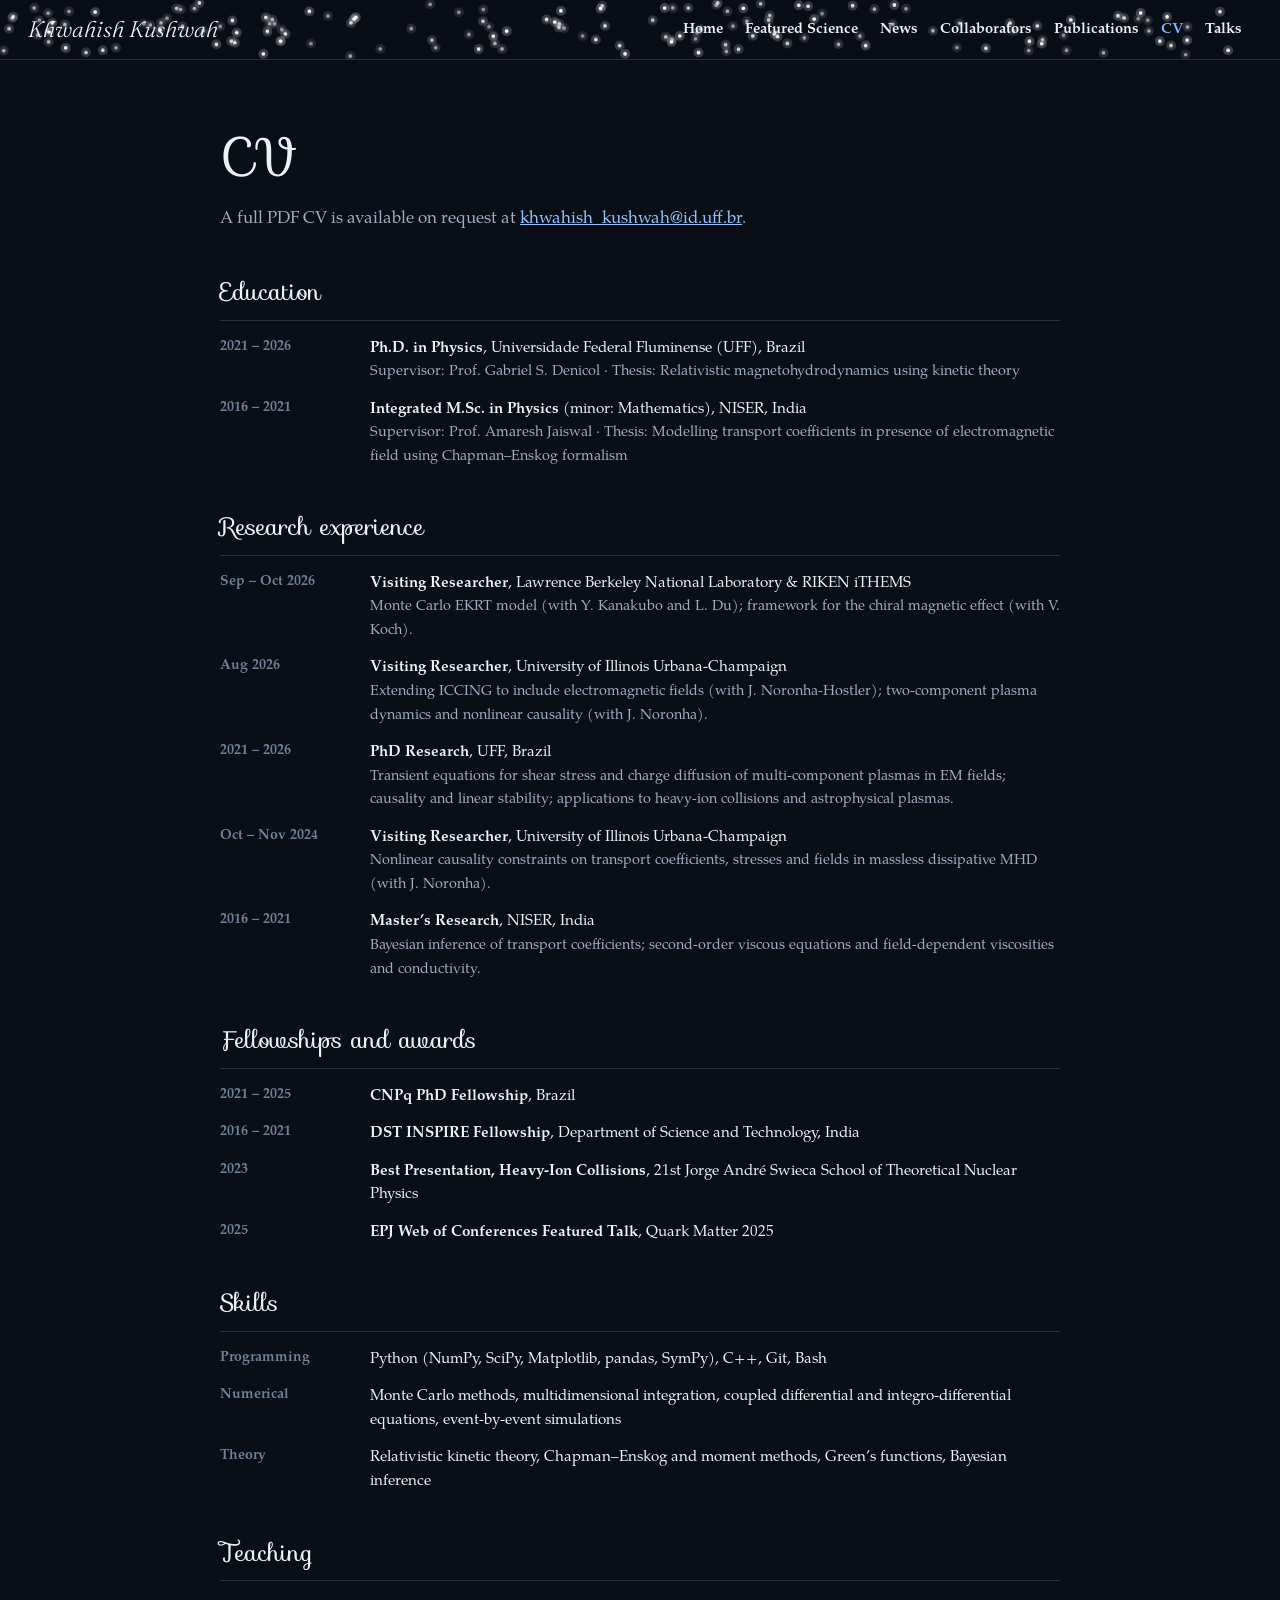
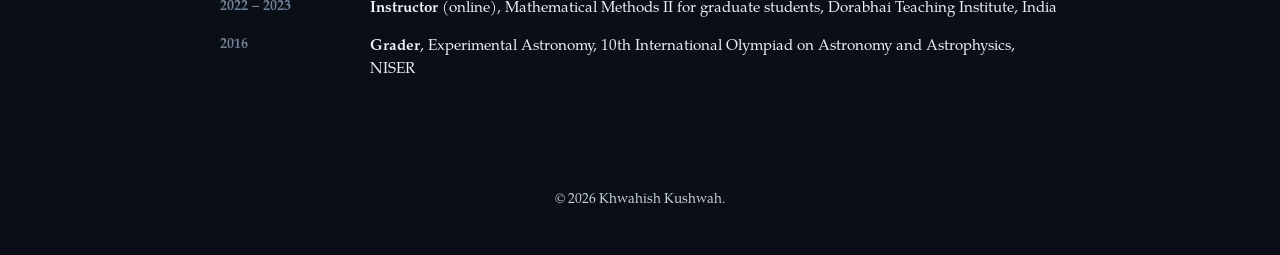
==== cv.html @ 551f696d "Supervisors with Prof. title" ====
<!DOCTYPE html>
<html lang="en">
<head>
  <meta charset="UTF-8" />
  <meta name="viewport" content="width=device-width, initial-scale=1.0" />
  <title>CV · Khwahish Kushwah</title>
  <meta name="description" content="Khwahish Kushwah — theoretical physicist working on relativistic magnetohydrodynamics from kinetic theory, heavy-ion collisions and magnetized astrophysical plasmas." />
  <meta name="theme-color" content="#090e17" />
  <link rel="preconnect" href="https://fonts.googleapis.com" />
  <link rel="preconnect" href="https://fonts.gstatic.com" crossorigin />
  <link href="https://fonts.googleapis.com/css2?family=Fraunces:ital,opsz,wght@1,9..144,300&family=Sofia&display=swap" rel="stylesheet" />
  <link rel="preload" href="assets/fonts/texgyrepagella-regular.woff2" as="font" type="font/woff2" crossorigin />
  <link rel="stylesheet" href="style.css?v=17" />
</head>
<body>

  <header class="nav">
    <a href="index.html" class="nav-brand">Khwahish Kushwah</a>
    <button class="nav-toggle" aria-label="Open menu" aria-expanded="false"><span></span><span></span><span></span></button>
    <nav>
      <ul class="nav-links">
        <li><a href="index.html">Home</a></li>
        <li><a href="index.html#featured">Featured Science</a></li>
        <li><a href="index.html#news">News</a></li>
        <li><a href="index.html#collabs">Collaborators</a></li>
        <li><a href="publications.html">Publications</a></li>
        <li><a href="cv.html" class="active">CV</a></li>
        <li><a href="talks.html">Talks</a></li>
      </ul>
    </nav>
  </header>

    <main class="page">
    <div class="container narrow">
      <h1 class="page-title">CV</h1>
      <p class="page-sub">A full PDF CV is available on request at <a href="mailto:khwahish_kushwah@id.uff.br">khwahish_kushwah@id.uff.br</a>.</p>

      <h2 class="list-head">Education</h2>
      <div class="cv-rows">
        <div class="cv-row"><span class="when">2021 – 2026</span><div><strong>Ph.D. in Physics</strong>, Universidade Federal Fluminense (UFF), Brazil<br /><span class="muted">Supervisor: Prof. Gabriel S. Denicol · Thesis: Relativistic magnetohydrodynamics using kinetic theory</span></div></div>
        <div class="cv-row"><span class="when">2016 – 2021</span><div><strong>Integrated M.Sc. in Physics</strong> (minor: Mathematics), NISER, India<br /><span class="muted">Supervisor: Prof. Amaresh Jaiswal · Thesis: Modelling transport coefficients in presence of electromagnetic field using Chapman–Enskog formalism</span></div></div>
      </div>

      <h2 class="list-head">Research experience</h2>
      <div class="cv-rows">
        <div class="cv-row"><span class="when">Sep – Oct 2026</span><div><strong>Visiting Researcher</strong>, Lawrence Berkeley National Laboratory &amp; RIKEN iTHEMS<br /><span class="muted">Monte Carlo EKRT model (with Y. Kanakubo and L. Du); framework for the chiral magnetic effect (with V. Koch).</span></div></div>
        <div class="cv-row"><span class="when">Aug 2026</span><div><strong>Visiting Researcher</strong>, University of Illinois Urbana-Champaign<br /><span class="muted">Extending ICCING to include electromagnetic fields (with J. Noronha-Hostler); two-component plasma dynamics and nonlinear causality (with J. Noronha).</span></div></div>
        <div class="cv-row"><span class="when">2021 – 2026</span><div><strong>PhD Research</strong>, UFF, Brazil<br /><span class="muted">Transient equations for shear stress and charge diffusion of multi-component plasmas in EM fields; causality and linear stability; applications to heavy-ion collisions and astrophysical plasmas.</span></div></div>
        <div class="cv-row"><span class="when">Oct – Nov 2024</span><div><strong>Visiting Researcher</strong>, University of Illinois Urbana-Champaign<br /><span class="muted">Nonlinear causality constraints on transport coefficients, stresses and fields in massless dissipative MHD (with J. Noronha).</span></div></div>
        <div class="cv-row"><span class="when">2016 – 2021</span><div><strong>Master’s Research</strong>, NISER, India<br /><span class="muted">Bayesian inference of transport coefficients; second-order viscous equations and field-dependent viscosities and conductivity.</span></div></div>
      </div>

      <h2 class="list-head">Fellowships and awards</h2>
      <div class="cv-rows">
        <div class="cv-row"><span class="when">2021 – 2025</span><div><strong>CNPq PhD Fellowship</strong>, Brazil</div></div>
        <div class="cv-row"><span class="when">2016 – 2021</span><div><strong>DST INSPIRE Fellowship</strong>, Department of Science and Technology, India</div></div>
        <div class="cv-row"><span class="when">2023</span><div><strong>Best Presentation, Heavy-Ion Collisions</strong>, 21st Jorge André Swieca School of Theoretical Nuclear Physics</div></div>
        <div class="cv-row"><span class="when">2025</span><div><strong>EPJ Web of Conferences Featured Talk</strong>, Quark Matter 2025</div></div>
      </div>

      <h2 class="list-head">Skills</h2>
      <div class="cv-rows">
        <div class="cv-row"><span class="when">Programming</span><div>Python (NumPy, SciPy, Matplotlib, pandas, SymPy), C++, Git, Bash</div></div>
        <div class="cv-row"><span class="when">Numerical</span><div>Monte Carlo methods, multidimensional integration, coupled differential and integro-differential equations, event-by-event simulations</div></div>
        <div class="cv-row"><span class="when">Theory</span><div>Relativistic kinetic theory, Chapman–Enskog and moment methods, Green’s functions, Bayesian inference</div></div>
      </div>

      <h2 class="list-head">Teaching</h2>
      <div class="cv-rows">
        <div class="cv-row"><span class="when">2022 – 2023</span><div><strong>Instructor</strong> (online), Mathematical Methods II for graduate students, Dorabhai Teaching Institute, India</div></div>
        <div class="cv-row"><span class="when">2016</span><div><strong>Grader</strong>, Experimental Astronomy, 10th International Olympiad on Astronomy and Astrophysics, NISER</div></div>
      </div>
    </div>
  </main>

  <footer class="footer">
    <p>© 2026 Khwahish Kushwah.</p>
  </footer>

  <script src="main.js?v=17"></script>
</body>
</html>
---- style.css ----
@font-face { font-family: 'TeX Gyre Pagella'; src: url('assets/fonts/texgyrepagella-regular.woff2') format('woff2'); font-style: normal; font-weight: 400; font-display: swap; }
@font-face { font-family: 'TeX Gyre Pagella'; src: url('assets/fonts/texgyrepagella-italic.woff2') format('woff2'); font-style: italic; font-weight: 400; font-display: swap; }
@font-face { font-family: 'TeX Gyre Pagella'; src: url('assets/fonts/texgyrepagella-bold.woff2') format('woff2'); font-style: normal; font-weight: 700; font-display: swap; }
@font-face { font-family: 'TeX Gyre Pagella'; src: url('assets/fonts/texgyrepagella-bolditalic.woff2') format('woff2'); font-style: italic; font-weight: 700; font-display: swap; }

:root {
  --bg: #090e17;
  --text: #edf2f7;
  --muted: #a0aec0;
  --faint: #718096;
  --line: rgba(160, 174, 192, 0.22);
  --link: #93c5fd;
  --link-strong: #7cb7ff;
  --panel: rgba(9, 14, 23, 0.55);
  --tile: #1e293b;
  --nav-h: 60px;
  --font-body: 'TeX Gyre Pagella', 'Palatino Linotype', Palatino, 'Book Antiqua', Georgia, serif;
  --font-name: 'Fraunces', 'Palatino Linotype', Georgia, serif;
  --font-head: 'Sofia', 'Brush Script MT', cursive;
}

*, *::before, *::after { box-sizing: border-box; margin: 0; padding: 0; }
html { scroll-behavior: smooth; scroll-padding-top: calc(var(--nav-h) + 16px); }
body {
  background: var(--bg);
  color: var(--text);
  font-family: var(--font-body);
  font-size: 17px;
  line-height: 1.6;
  -webkit-font-smoothing: antialiased;
  overflow-x: hidden;
}
a { color: var(--link); }
img { display: block; max-width: 100%; }
.justify { text-align: justify; hyphens: auto; -webkit-hyphens: auto; }
.center { text-align: center; }
.muted { color: var(--muted); }

/* ---------- NAV ---------- */
.nav {
  position: sticky; top: 0; z-index: 50;
  height: var(--nav-h);
  display: flex; align-items: center; justify-content: space-between; gap: 16px;
  padding: 0 clamp(16px, 3vw, 28px);
  background: rgba(9, 14, 23, 0.85);
  backdrop-filter: blur(10px); -webkit-backdrop-filter: blur(10px);
  border-bottom: 1px solid var(--line);
}
.nav-dots { position: absolute; inset: 0; width: 100%; height: 100%; pointer-events: none; z-index: 0; }
.nav-brand, .nav-toggle, .nav-links { position: relative; z-index: 1; }
.nav-brand { color: var(--text); font-family: var(--font-name); font-style: italic; font-weight: 300; font-size: 1.4rem; text-decoration: none; white-space: nowrap; }
.nav-links { display: flex; list-style: none; gap: 2px; }
.nav-links a { display: block; padding: 6px 10px; color: var(--text); font-weight: 600; font-size: 0.92rem; text-decoration: none; border-radius: 6px; white-space: nowrap; }
.nav-links a:hover { color: var(--link); }
.nav-links a.active { color: var(--link-strong); }
.nav-toggle { display: none; background: none; border: 0; cursor: pointer; padding: 8px; }
.nav-toggle span { display: block; width: 22px; height: 2px; margin: 5px 0; background: var(--text); border-radius: 2px; transition: transform .25s, opacity .25s; }

/* ---------- BIOGRAPHY ---------- */
.bio { position: relative; overflow: hidden; isolation: isolate; }
#field { position: absolute; inset: 0; width: 100%; height: 100%; z-index: -1; }
.bio::after {                       /* soft fade into the page below */
  content: ''; position: absolute; left: 0; right: 0; bottom: 0; height: 90px; z-index: -1;
  background: linear-gradient(to bottom, transparent, var(--bg));
}
.bio-inner {
  max-width: 1120px; margin: 0 auto;
  padding: 56px clamp(16px, 4vw, 40px) 90px;
  display: grid; grid-template-columns: minmax(0, 1.45fr) minmax(0, 1fr); gap: 40px 56px;
  align-items: start;
}
.profile { padding: 18px 12px 26px; text-shadow: 0 1px 12px rgba(0,0,0,0.85); display: flex; align-items: center; gap: 28px; }
.avatar { width: 150px; height: 150px; flex: none; border-radius: 50%; object-fit: cover; border: 3px solid rgba(255,255,255,0.85); box-shadow: 0 10px 30px rgba(0,0,0,0.5); }
.profile-text { min-width: 0; }
.profile h1 { font-family: var(--font-name); font-style: italic; font-weight: 300; font-size: clamp(1.7rem, 2.6vw, 2.2rem); letter-spacing: 0; line-height: 1.12; text-wrap: balance; }
.role { font-size: 1.2rem; margin-top: 10px; }
.tagline { margin-top: 4px; font-style: italic; color: #d6dcf0; text-wrap: balance; }
.inst { margin-top: 8px; }
.inst a { color: var(--text); }
.socials { display: flex; flex-wrap: wrap; gap: 12px; margin-top: 18px; }
.socials a {
  width: 44px; height: 44px; display: grid; place-items: center;
  border-radius: 50%; color: #e2e8f0; text-decoration: none; text-shadow: none;
  background: rgba(51, 65, 85, 0.85);
  transition: background .2s, color .2s, transform .2s;
}
.socials a:hover { background: var(--link); color: #0b1220; transform: translateY(-2px); }
.socials svg { width: 20px; height: 20px; fill: currentColor; }
.socials .txt { font-weight: 700; font-size: 0.85rem; }

.panel {
  background: var(--panel);
  backdrop-filter: blur(2px); -webkit-backdrop-filter: blur(2px);
  border-radius: 10px;
  padding: 16px 12px 18px;
}
.panel + .panel { margin-top: 26px; }
.panel h3 { font-family: var(--font-head); font-size: 1.35rem; font-weight: 400; padding-bottom: 8px; margin-bottom: 14px; border-bottom: 1px solid var(--line); }
.panel p { font-size: 0.95rem; line-height: 1.72; }
.panel p a, .bullets a { color: var(--text); text-underline-offset: 2px; }
.bullets { padding-left: 1.2em; display: grid; gap: 8px; font-size: 0.95rem; }

.edu { list-style: none; border-left: 2px solid var(--line); padding-left: 12px; display: grid; gap: 18px; }
.edu li { display: flex; flex-direction: column; line-height: 1.45; font-size: 0.83rem; }
.edu strong { font-size: 0.88rem; }
.edu em { color: #d6dcf0; }
.edu small { color: #cbd5e1; font-size: 0.8rem; }

.pills { display: flex; flex-wrap: wrap; gap: 8px 8px; }
.pills span { font-size: 0.74rem; padding: 2px 8px; border-radius: 6px; background: rgba(30, 41, 59, 0.8); color: #e2e8f0; }

/* ---------- SECTIONS ---------- */
.section { padding: 40px 0 56px; }
.container { max-width: 1120px; margin: 0 auto; padding: 0 clamp(16px, 4vw, 40px); }
.container.narrow { max-width: 920px; }
.section h2 { font-family: var(--font-head); font-size: clamp(1.9rem, 3.8vw, 2.4rem); font-weight: 400; margin-bottom: 26px; }
.big { font-size: 1.05rem; line-height: 1.85; }
.big a { color: var(--link); text-underline-offset: 3px; }

/* News */
.news-grid { display: grid; grid-template-columns: repeat(3, minmax(0, 1fr)); gap: 28px; }
.news { border-top: 2px solid var(--tile); padding-top: 16px; }
.news-meta { display: flex; gap: 12px; align-items: baseline; font-size: 0.75rem; color: #cbd5e1; }
.flag { color: var(--link); font-weight: 600; }
.news h3 { font-size: 1.02rem; line-height: 1.4; margin: 10px 0 10px; }
.news h3 a { color: var(--link); text-decoration: none; }
.news h3 a:hover { text-decoration: underline; }
.news p { font-size: 0.85rem; color: #cbd5e1; line-height: 1.55; }

/* Featured science */
.sci-grid { display: grid; grid-template-columns: repeat(3, minmax(0, 1fr)); gap: 44px 32px; max-width: 840px; margin: 0 auto; }
.sci { display: flex; flex-direction: column; }
.sci-img { display: block; aspect-ratio: 16 / 9; border-radius: 6px; overflow: hidden; background: #fff; margin-bottom: 16px; }
.sci-img img { width: 100%; height: 100%; object-fit: contain; padding: 6px; transition: transform .35s; }
.sci-img:hover img { transform: scale(1.04); }
.sci-tag { font-size: 0.68rem; font-weight: 600; text-transform: uppercase; letter-spacing: 0.04em; color: #cbd5e1; }
.sci h3 { font-size: 1.02rem; line-height: 1.35; margin: 8px 0 8px; }
.sci h3 a { color: var(--link); text-decoration: none; }
.sci h3 a:hover { text-decoration: underline; }
.sci p { font-size: 0.82rem; line-height: 1.5; color: var(--link); opacity: 0.92; }
.sci time { font-size: 0.8rem; color: #cbd5e1; margin-top: 10px; }

.art { position: relative; }
.art-glasma {
  background:
    repeating-linear-gradient(90deg, transparent 0 18px, rgba(103,232,249,0.14) 18px 19px),
    radial-gradient(circle at 32% 50%, rgba(167,139,250,0.85), transparent 36%),
    radial-gradient(circle at 68% 50%, rgba(103,232,249,0.7), transparent 36%),
    radial-gradient(ellipse 80% 30% at 50% 50%, rgba(244,114,182,0.4), transparent 70%),
    #0b1022;
}
.art-disk {
  background:
    radial-gradient(circle at 50% 50%, #000 0 10%, rgba(255,214,140,0.95) 11%, rgba(244,114,182,0.6) 20%, transparent 36%),
    repeating-radial-gradient(ellipse 50% 18% at 50% 50%, transparent 0 8px, rgba(8,12,22,0.35) 8px 10px),
    conic-gradient(from 30deg at 50% 50%, rgba(167,139,250,0.7), rgba(103,232,249,0.45), rgba(167,139,250,0.7), rgba(244,114,182,0.5), rgba(167,139,250,0.7)),
    #0b1022;
}

/* Collaborators */
.collab-cols { display: grid; grid-template-columns: repeat(2, minmax(0, 1fr)); gap: 32px 56px; max-width: 820px; margin: 0 auto; }
.collab-col h3 { font-family: var(--font-head); font-size: 1.35rem; font-weight: 400; color: var(--text); padding-bottom: 8px; margin-bottom: 16px; border-bottom: 1px solid var(--line); }
.collabs { list-style: none; display: grid; grid-template-columns: repeat(2, minmax(0, 1fr)); gap: 14px 24px; }
.collabs li { display: flex; flex-direction: column; line-height: 1.35; }
.collabs a, .collabs span { color: var(--link); font-size: 0.95rem; text-underline-offset: 3px; }
.collabs span { color: var(--text); }
.collabs small { color: #cbd5e1; font-size: 0.8rem; }

/* ---------- SUBPAGES ---------- */
.page { padding: 56px 0 72px; }
.page-title { font-family: var(--font-head); font-size: clamp(2.4rem, 5.5vw, 3.2rem); font-weight: 400; }
.page-sub { color: var(--muted); margin: 8px 0 8px; }
.list-head { font-family: var(--font-head); font-size: 1.5rem; font-weight: 400; color: var(--text); margin: 40px 0 16px; padding-bottom: 8px; border-bottom: 1px solid var(--line); }
.pubs { padding-left: 1.4em; display: grid; gap: 14px; color: #d5dceb; font-size: 0.97rem; }
.pubs li::marker { color: var(--faint); }
.pubs.prep { list-style: '–  '; }
.pubs strong { color: var(--text); }
.pubs a { text-underline-offset: 3px; }
.badge { display: inline-block; margin-left: 4px; padding: 0 8px; font-size: 0.72rem; font-weight: 600; color: #0b1220; background: var(--link); border-radius: 999px; }

.timeline { list-style: none; margin-top: 28px; }
.timeline li { display: grid; grid-template-columns: 56px 1fr; gap: 20px; padding: 12px 0; border-bottom: 1px solid rgba(160,174,192,0.1); }
.yr { color: var(--faint); font-weight: 600; font-size: 0.9rem; padding-top: 1px; }
.timeline div { display: flex; flex-direction: column; line-height: 1.5; }
.timeline strong { font-weight: 600; }
.timeline span { color: var(--muted); font-size: 0.92rem; }
.tag { align-self: flex-start; margin-top: 6px; font-style: normal; font-size: 0.7rem; font-weight: 700; text-transform: uppercase; letter-spacing: 0.05em; color: var(--link); border: 1px solid rgba(147,197,253,0.4); padding: 0 8px; border-radius: 999px; }

.cv-rows { display: grid; gap: 14px; }
.cv-row { display: grid; grid-template-columns: 130px 1fr; gap: 20px; font-size: 0.95rem; line-height: 1.55; }
.when { color: var(--faint); font-weight: 600; font-size: 0.88rem; }
.cv-row .muted { font-size: 0.9rem; }

/* ---------- FOOTER ---------- */
.footer { padding: 36px 16px 44px; text-align: center; color: #cbd5e1; font-size: 0.85rem; }

/* ---------- RESPONSIVE ---------- */
@media (max-width: 1080px) {
  .nav-links a { padding: 6px 7px; font-size: 0.86rem; }
}
@media (max-width: 920px) {
  .nav-toggle { display: block; }
  .nav nav {
    position: absolute; top: var(--nav-h); left: 0; right: 0;
    background: rgba(9,14,23,0.97); border-bottom: 1px solid var(--line);
    max-height: 0; overflow: hidden; transition: max-height .3s ease;
  }
  .nav.open nav { max-height: 440px; }
  .nav-links { flex-direction: column; padding: 8px 16px 16px; }
  .nav-links a { padding: 10px 8px; font-size: 1rem; }
  .nav.open .nav-toggle span:nth-child(1) { transform: translateY(7px) rotate(45deg); }
  .nav.open .nav-toggle span:nth-child(2) { opacity: 0; }
  .nav.open .nav-toggle span:nth-child(3) { transform: translateY(-7px) rotate(-45deg); }

  .bio-inner { grid-template-columns: 1fr; gap: 26px; padding-top: 40px; }
  .profile { text-align: center; flex-direction: column; gap: 18px; }
  .avatar { width: 140px; height: 140px; }
  .profile h1 { font-size: clamp(1.8rem, 7.6vw, 2.7rem); }
  .socials { justify-content: center; }
  .news-grid { grid-template-columns: 1fr; gap: 24px; }
  .sci-grid { grid-template-columns: repeat(2, minmax(0, 1fr)); }
  .collab-cols { grid-template-columns: 1fr; }
}
@media (max-width: 600px) {
  .sci-grid { grid-template-columns: 1fr; max-width: 420px; }
  .justify { text-align: left; }
  .cv-row { grid-template-columns: 1fr; gap: 2px; }
  .timeline li { grid-template-columns: 44px 1fr; gap: 14px; }
}
@media (prefers-reduced-motion: reduce) {
  html { scroll-behavior: auto; }
}
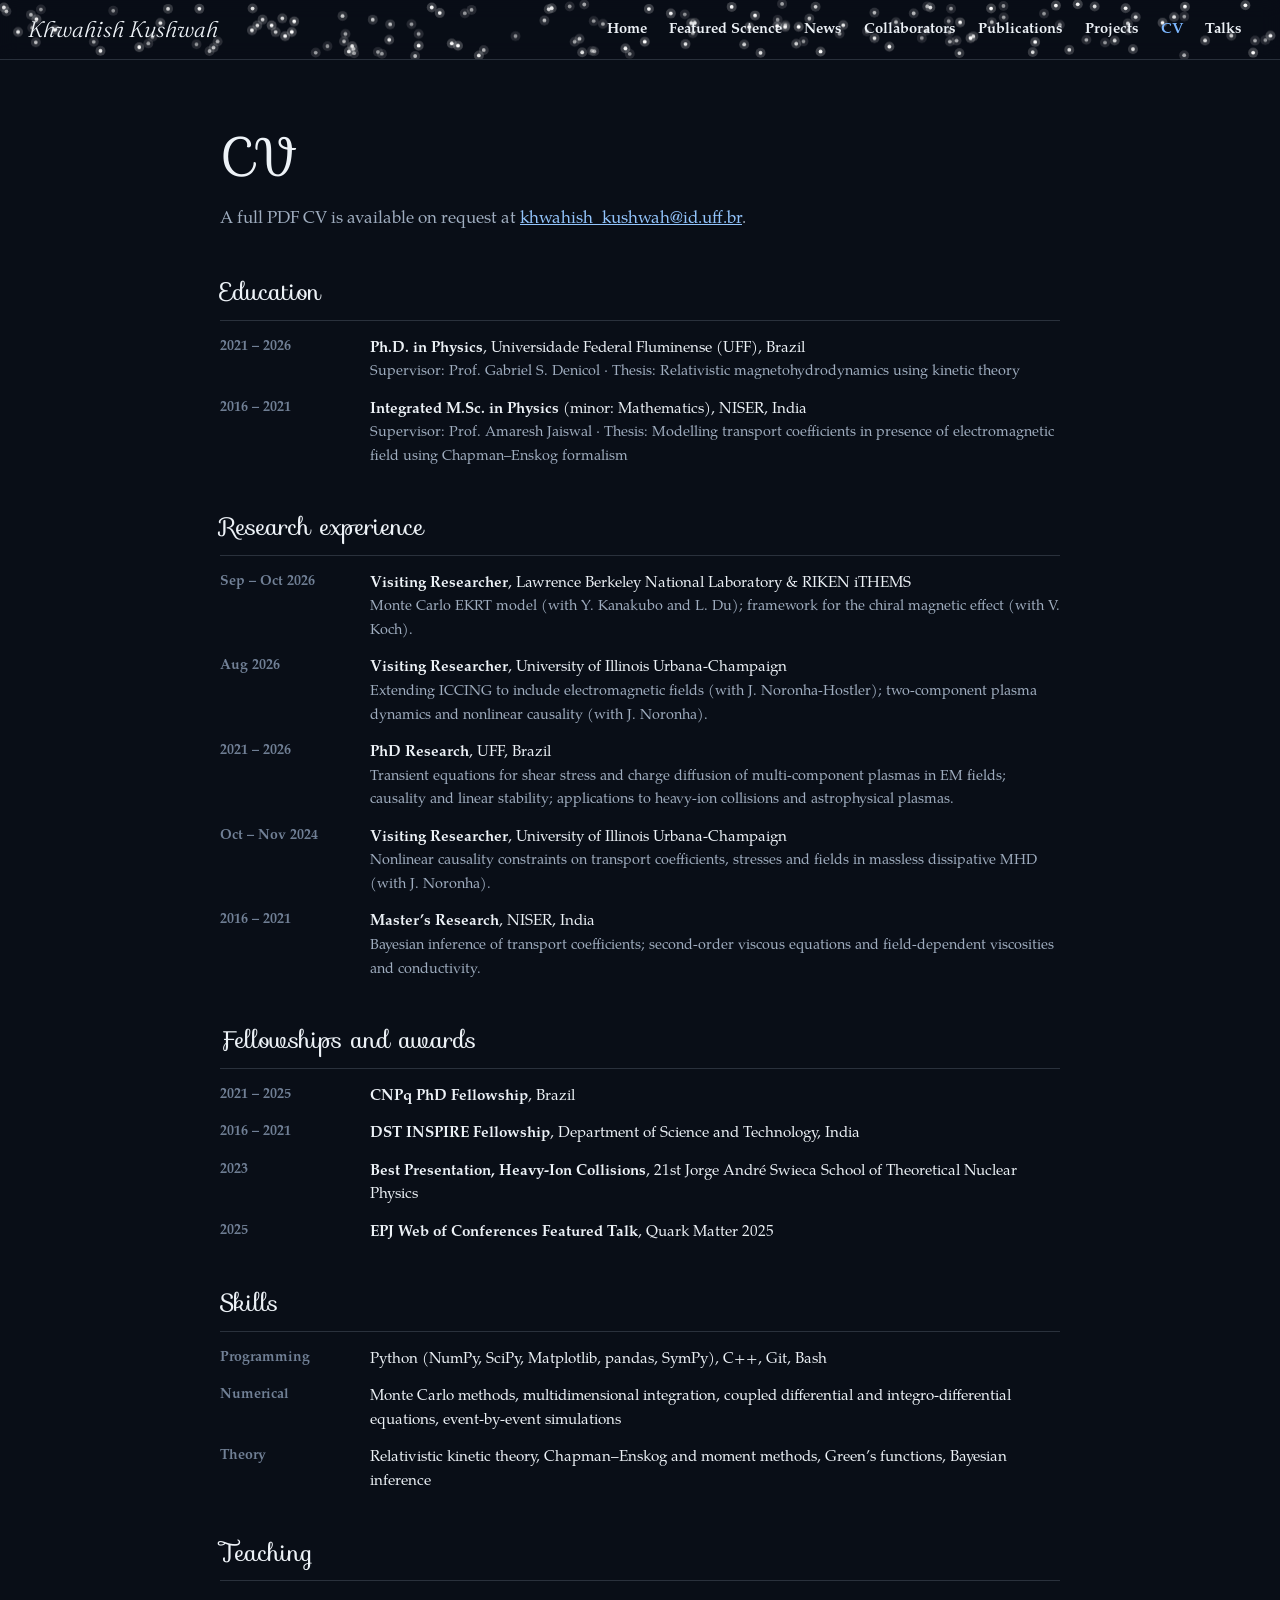
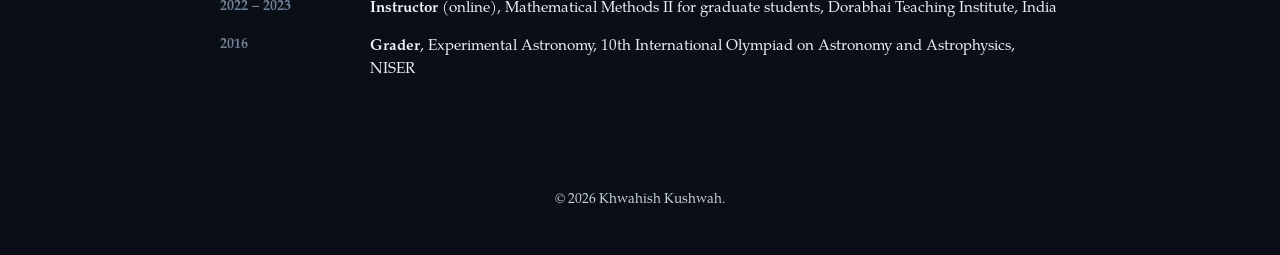
==== commit b68dd7c2: "Projects page; LinkedIn link" ====
--- a/cv.html
+++ b/cv.html
@@ -10,7 +10,7 @@
   <link rel="preconnect" href="https://fonts.gstatic.com" crossorigin />
   <link href="https://fonts.googleapis.com/css2?family=Fraunces:ital,opsz,wght@1,9..144,300&family=Sofia&display=swap" rel="stylesheet" />
   <link rel="preload" href="assets/fonts/texgyrepagella-regular.woff2" as="font" type="font/woff2" crossorigin />
-  <link rel="stylesheet" href="style.css?v=17" />
+  <link rel="stylesheet" href="style.css?v=19" />
 </head>
 <body>
 
@@ -24,6 +24,7 @@
         <li><a href="index.html#news">News</a></li>
         <li><a href="index.html#collabs">Collaborators</a></li>
         <li><a href="publications.html">Publications</a></li>
+        <li><a href="projects.html">Projects</a></li>
         <li><a href="cv.html" class="active">CV</a></li>
         <li><a href="talks.html">Talks</a></li>
       </ul>
@@ -77,6 +78,6 @@
     <p>© 2026 Khwahish Kushwah.</p>
   </footer>
 
-  <script src="main.js?v=17"></script>
+  <script src="main.js?v=19"></script>
 </body>
 </html>
--- a/style.css
+++ b/style.css
@@ -195,6 +195,14 @@
 .footer { padding: 36px 16px 44px; text-align: center; color: #cbd5e1; font-size: 0.85rem; }
 
 /* ---------- RESPONSIVE ---------- */
+@media (max-width: 1180px) {
+  .profile { gap: 20px; }
+  .avatar { width: 120px; height: 120px; }
+  .socials { gap: 6px; }
+  .socials a { width: 36px; height: 36px; }
+  .socials svg { width: 17px; height: 17px; }
+  .socials .txt { font-size: 0.78rem; }
+}
 @media (max-width: 1080px) {
   .nav-links a { padding: 6px 7px; font-size: 0.86rem; }
 }
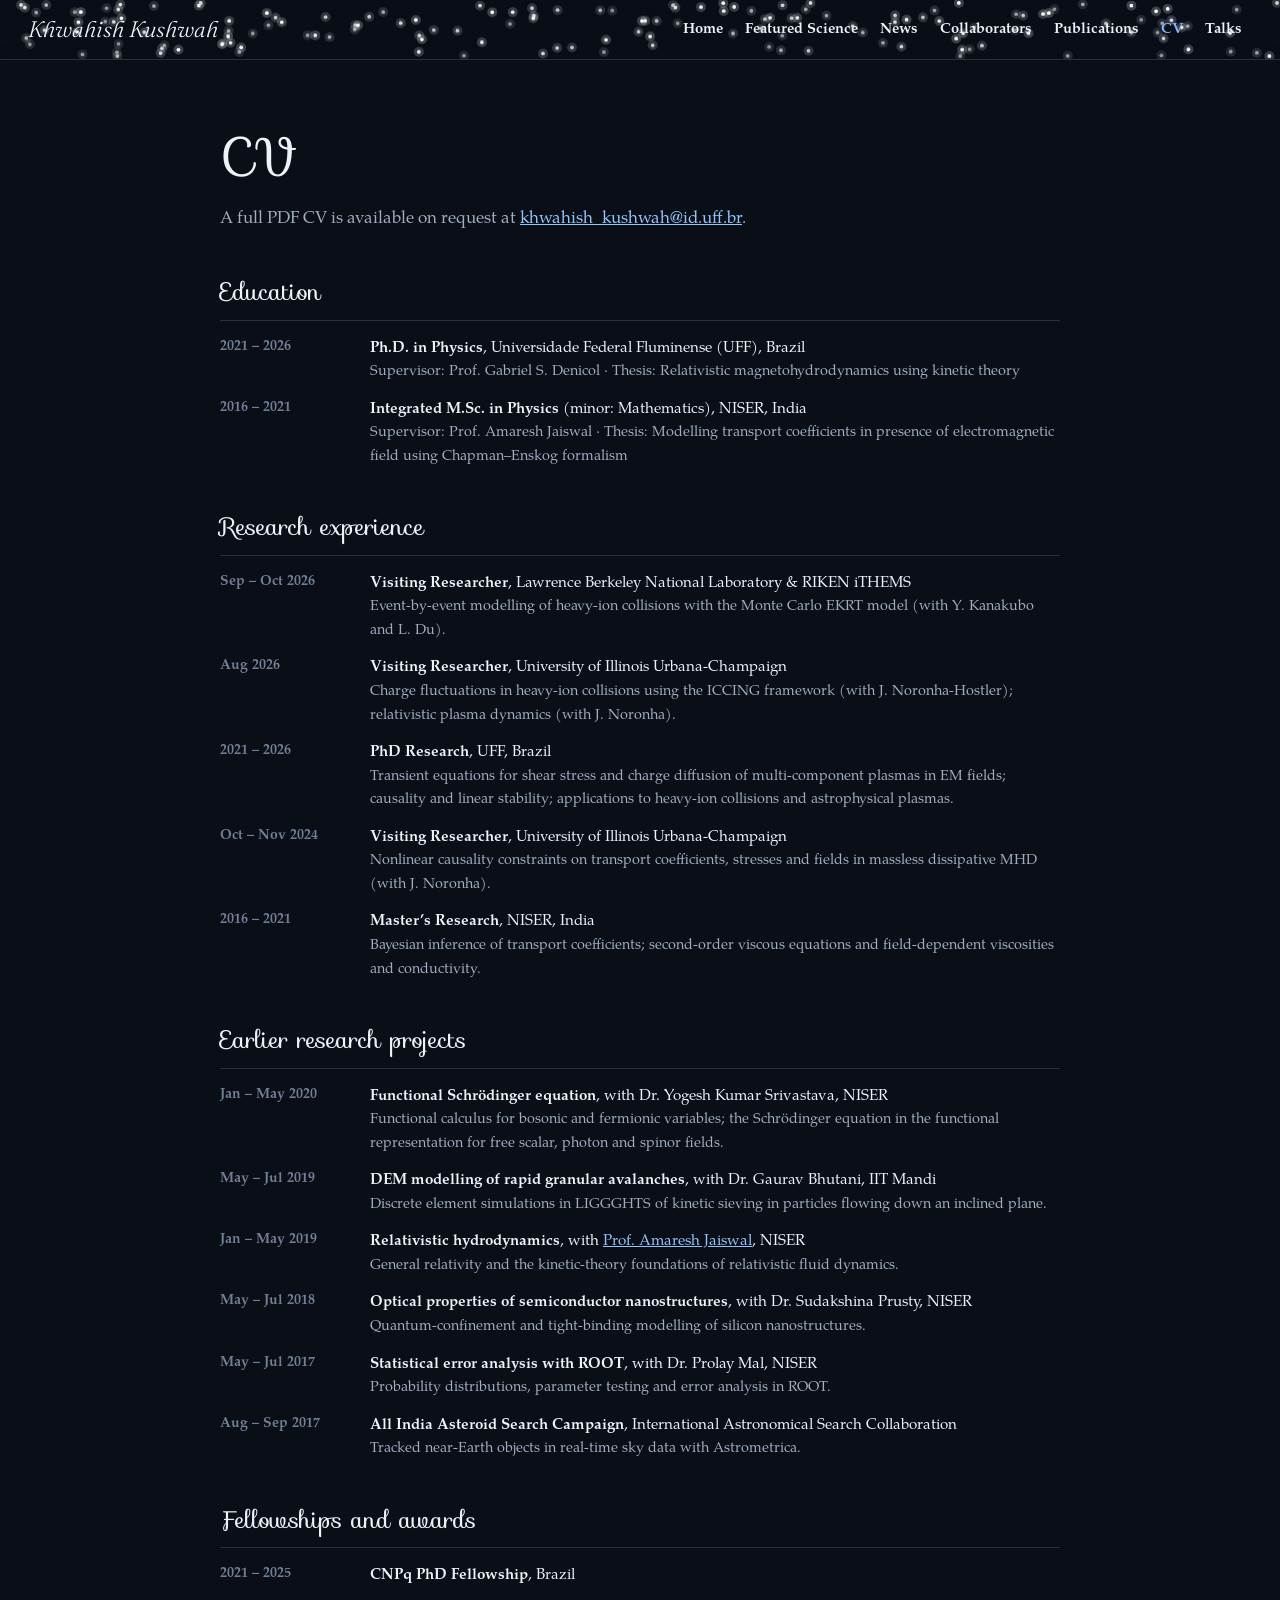
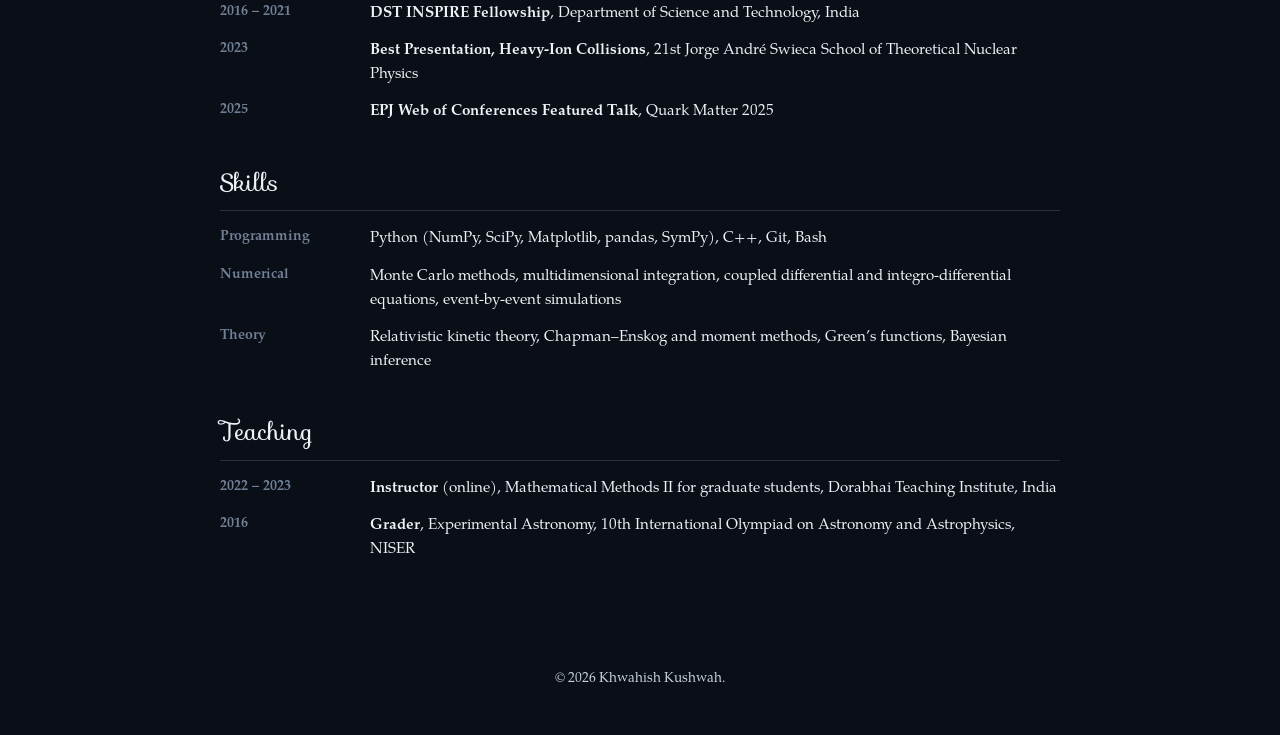
==== commit 4c8b2ef6: "Fold earlier projects into CV; trim ongoing-work details" ====
--- a/cv.html
+++ b/cv.html
@@ -24,7 +24,6 @@
         <li><a href="index.html#news">News</a></li>
         <li><a href="index.html#collabs">Collaborators</a></li>
         <li><a href="publications.html">Publications</a></li>
-        <li><a href="projects.html">Projects</a></li>
         <li><a href="cv.html" class="active">CV</a></li>
         <li><a href="talks.html">Talks</a></li>
       </ul>
@@ -44,11 +43,21 @@
 
       <h2 class="list-head">Research experience</h2>
       <div class="cv-rows">
-        <div class="cv-row"><span class="when">Sep – Oct 2026</span><div><strong>Visiting Researcher</strong>, Lawrence Berkeley National Laboratory &amp; RIKEN iTHEMS<br /><span class="muted">Monte Carlo EKRT model (with Y. Kanakubo and L. Du); framework for the chiral magnetic effect (with V. Koch).</span></div></div>
-        <div class="cv-row"><span class="when">Aug 2026</span><div><strong>Visiting Researcher</strong>, University of Illinois Urbana-Champaign<br /><span class="muted">Extending ICCING to include electromagnetic fields (with J. Noronha-Hostler); two-component plasma dynamics and nonlinear causality (with J. Noronha).</span></div></div>
+        <div class="cv-row"><span class="when">Sep – Oct 2026</span><div><strong>Visiting Researcher</strong>, Lawrence Berkeley National Laboratory &amp; RIKEN iTHEMS<br /><span class="muted">Event-by-event modelling of heavy-ion collisions with the Monte Carlo EKRT model (with Y. Kanakubo and L. Du).</span></div></div>
+        <div class="cv-row"><span class="when">Aug 2026</span><div><strong>Visiting Researcher</strong>, University of Illinois Urbana-Champaign<br /><span class="muted">Charge fluctuations in heavy-ion collisions using the ICCING framework (with J. Noronha-Hostler); relativistic plasma dynamics (with J. Noronha).</span></div></div>
         <div class="cv-row"><span class="when">2021 – 2026</span><div><strong>PhD Research</strong>, UFF, Brazil<br /><span class="muted">Transient equations for shear stress and charge diffusion of multi-component plasmas in EM fields; causality and linear stability; applications to heavy-ion collisions and astrophysical plasmas.</span></div></div>
         <div class="cv-row"><span class="when">Oct – Nov 2024</span><div><strong>Visiting Researcher</strong>, University of Illinois Urbana-Champaign<br /><span class="muted">Nonlinear causality constraints on transport coefficients, stresses and fields in massless dissipative MHD (with J. Noronha).</span></div></div>
         <div class="cv-row"><span class="when">2016 – 2021</span><div><strong>Master’s Research</strong>, NISER, India<br /><span class="muted">Bayesian inference of transport coefficients; second-order viscous equations and field-dependent viscosities and conductivity.</span></div></div>
+      </div>
+
+      <h2 class="list-head">Earlier research projects</h2>
+      <div class="cv-rows">
+        <div class="cv-row"><span class="when">Jan – May 2020</span><div><strong>Functional Schrödinger equation</strong>, with Dr. Yogesh Kumar Srivastava, NISER<br /><span class="muted">Functional calculus for bosonic and fermionic variables; the Schrödinger equation in the functional representation for free scalar, photon and spinor fields.</span></div></div>
+        <div class="cv-row"><span class="when">May – Jul 2019</span><div><strong>DEM modelling of rapid granular avalanches</strong>, with Dr. Gaurav Bhutani, IIT Mandi<br /><span class="muted">Discrete element simulations in LIGGGHTS of kinetic sieving in particles flowing down an inclined plane.</span></div></div>
+        <div class="cv-row"><span class="when">Jan – May 2019</span><div><strong>Relativistic hydrodynamics</strong>, with <a href="https://www.niser.ac.in/profile/a.jaiswal" target="_blank" rel="noopener">Prof. Amaresh Jaiswal</a>, NISER<br /><span class="muted">General relativity and the kinetic-theory foundations of relativistic fluid dynamics.</span></div></div>
+        <div class="cv-row"><span class="when">May – Jul 2018</span><div><strong>Optical properties of semiconductor nanostructures</strong>, with Dr. Sudakshina Prusty, NISER<br /><span class="muted">Quantum-confinement and tight-binding modelling of silicon nanostructures.</span></div></div>
+        <div class="cv-row"><span class="when">May – Jul 2017</span><div><strong>Statistical error analysis with ROOT</strong>, with Dr. Prolay Mal, NISER<br /><span class="muted">Probability distributions, parameter testing and error analysis in ROOT.</span></div></div>
+        <div class="cv-row"><span class="when">Aug – Sep 2017</span><div><strong>All India Asteroid Search Campaign</strong>, International Astronomical Search Collaboration<br /><span class="muted">Tracked near-Earth objects in real-time sky data with Astrometrica.</span></div></div>
       </div>
 
       <h2 class="list-head">Fellowships and awards</h2>
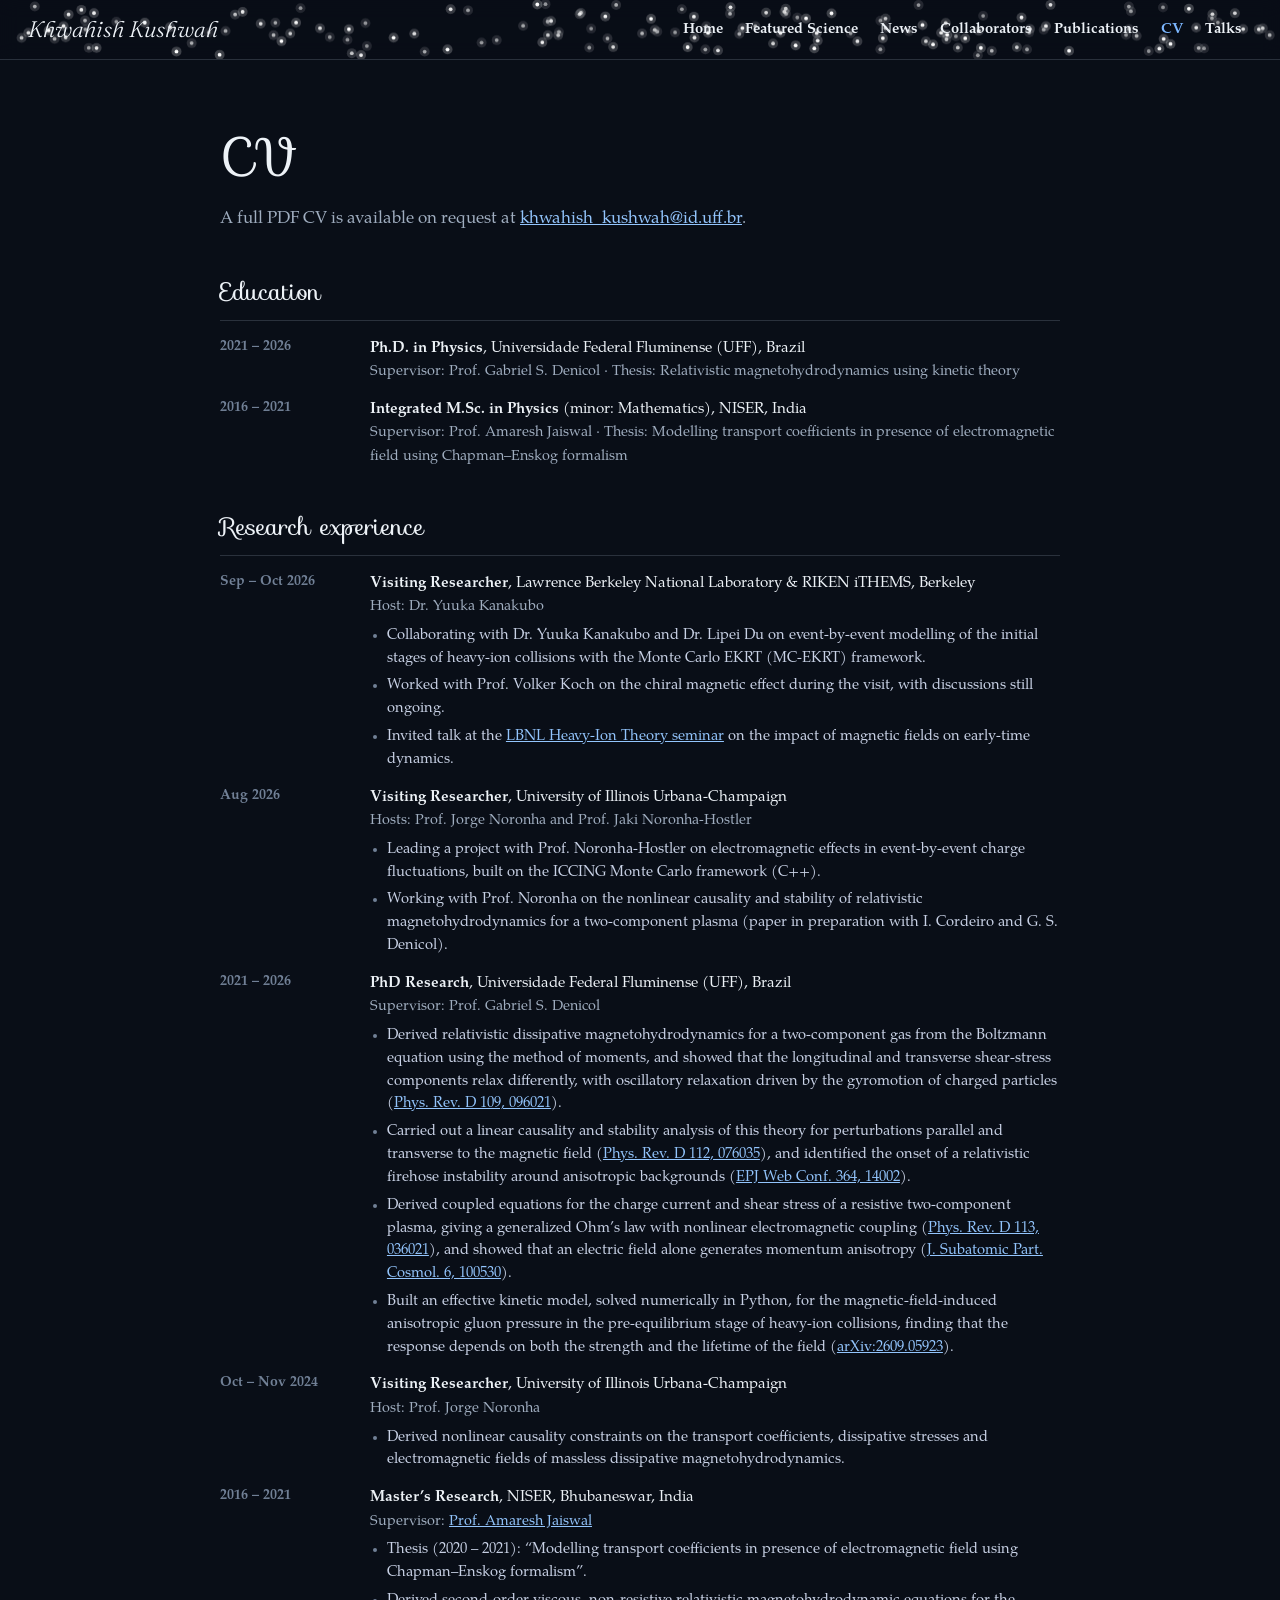
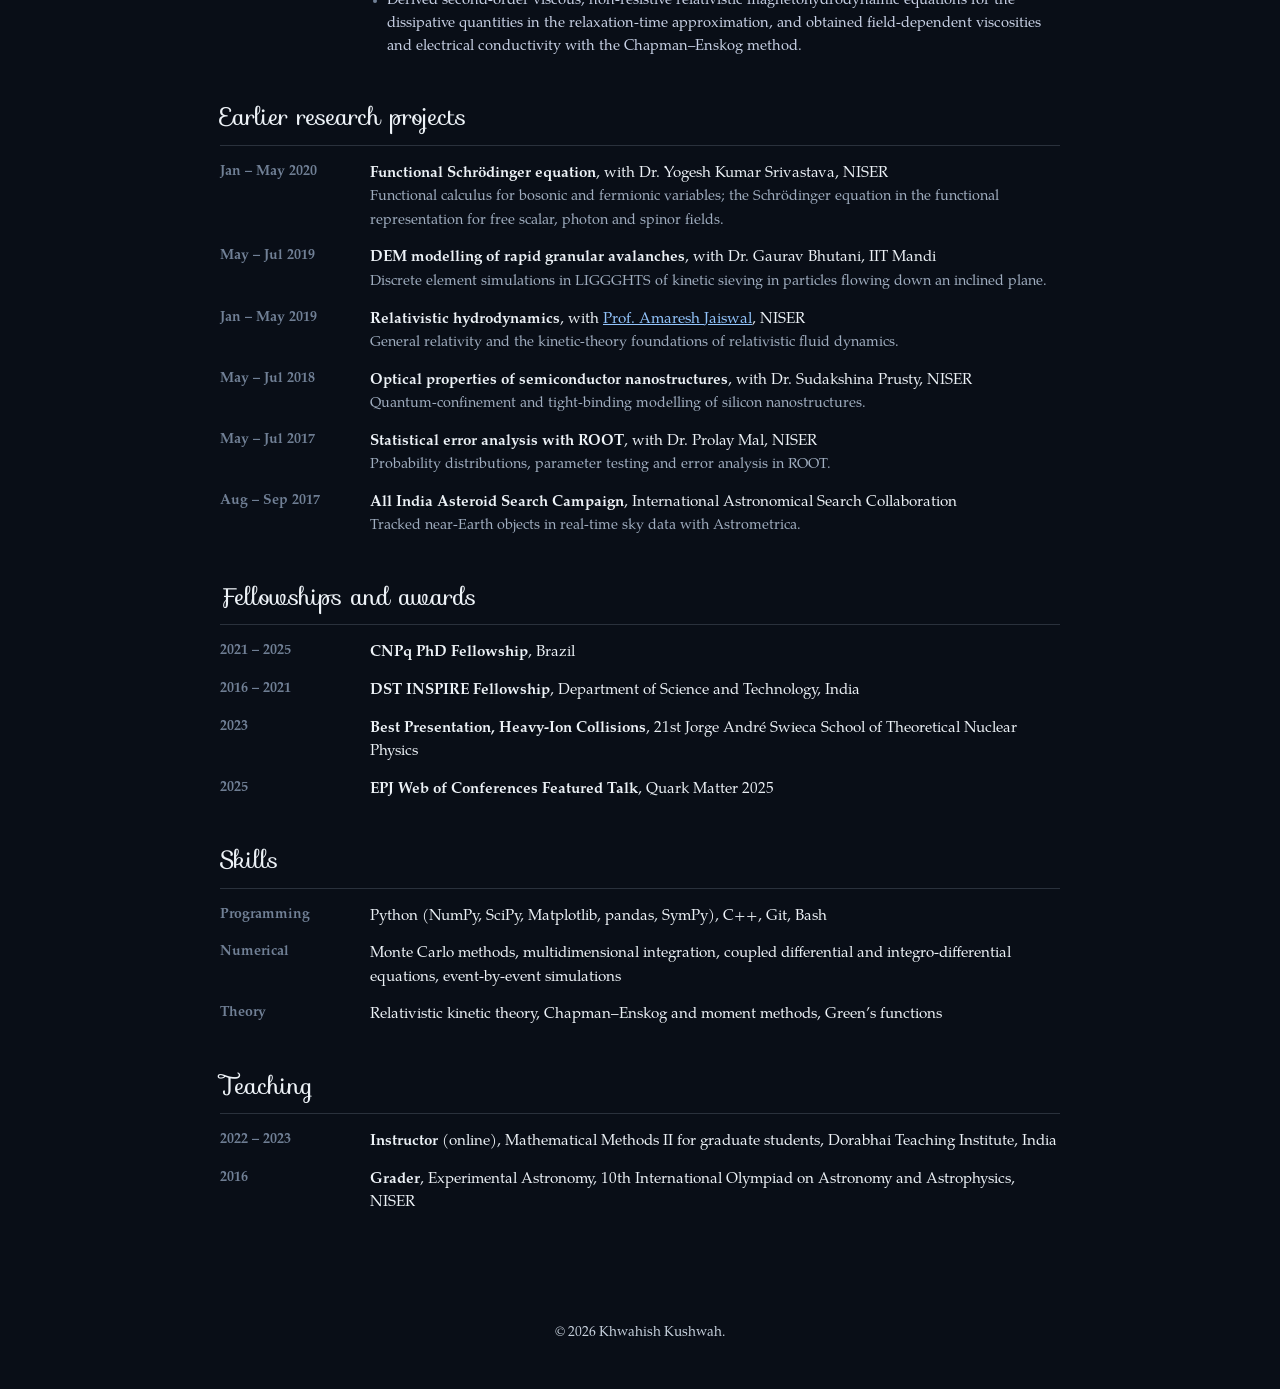
==== commit 99d0363e: "CV: detailed research experience; LBNL host; remove Bayesian" ====
--- a/cv.html
+++ b/cv.html
@@ -10,7 +10,7 @@
   <link rel="preconnect" href="https://fonts.gstatic.com" crossorigin />
   <link href="https://fonts.googleapis.com/css2?family=Fraunces:ital,opsz,wght@1,9..144,300&family=Sofia&display=swap" rel="stylesheet" />
   <link rel="preload" href="assets/fonts/texgyrepagella-regular.woff2" as="font" type="font/woff2" crossorigin />
-  <link rel="stylesheet" href="style.css?v=19" />
+  <link rel="stylesheet" href="style.css?v=20" />
 </head>
 <body>
 
@@ -43,11 +43,11 @@
 
       <h2 class="list-head">Research experience</h2>
       <div class="cv-rows">
-        <div class="cv-row"><span class="when">Sep – Oct 2026</span><div><strong>Visiting Researcher</strong>, Lawrence Berkeley National Laboratory &amp; RIKEN iTHEMS<br /><span class="muted">Event-by-event modelling of heavy-ion collisions with the Monte Carlo EKRT model (with Y. Kanakubo and L. Du).</span></div></div>
-        <div class="cv-row"><span class="when">Aug 2026</span><div><strong>Visiting Researcher</strong>, University of Illinois Urbana-Champaign<br /><span class="muted">Charge fluctuations in heavy-ion collisions using the ICCING framework (with J. Noronha-Hostler); relativistic plasma dynamics (with J. Noronha).</span></div></div>
-        <div class="cv-row"><span class="when">2021 – 2026</span><div><strong>PhD Research</strong>, UFF, Brazil<br /><span class="muted">Transient equations for shear stress and charge diffusion of multi-component plasmas in EM fields; causality and linear stability; applications to heavy-ion collisions and astrophysical plasmas.</span></div></div>
-        <div class="cv-row"><span class="when">Oct – Nov 2024</span><div><strong>Visiting Researcher</strong>, University of Illinois Urbana-Champaign<br /><span class="muted">Nonlinear causality constraints on transport coefficients, stresses and fields in massless dissipative MHD (with J. Noronha).</span></div></div>
-        <div class="cv-row"><span class="when">2016 – 2021</span><div><strong>Master’s Research</strong>, NISER, India<br /><span class="muted">Bayesian inference of transport coefficients; second-order viscous equations and field-dependent viscosities and conductivity.</span></div></div>
+        <div class="cv-row"><span class="when">Sep – Oct 2026</span><div><strong>Visiting Researcher</strong>, Lawrence Berkeley National Laboratory &amp; RIKEN iTHEMS, Berkeley<br /><span class="muted">Host: Dr. Yuuka Kanakubo</span><ul class="cv-bullets"><li>Collaborating with Dr. Yuuka Kanakubo and Dr. Lipei Du on event-by-event modelling of the initial stages of heavy-ion collisions with the Monte Carlo EKRT (MC-EKRT) framework.</li><li>Worked with Prof. Volker Koch on the chiral magnetic effect during the visit, with discussions still ongoing.</li><li>Invited talk at the <a href="https://hit.lbl.gov/previous-seminars" target="_blank" rel="noopener">LBNL Heavy-Ion Theory seminar</a> on the impact of magnetic fields on early-time dynamics.</li></ul></div></div>
+        <div class="cv-row"><span class="when">Aug 2026</span><div><strong>Visiting Researcher</strong>, University of Illinois Urbana-Champaign<br /><span class="muted">Hosts: Prof. Jorge Noronha and Prof. Jaki Noronha-Hostler</span><ul class="cv-bullets"><li>Leading a project with Prof. Noronha-Hostler on electromagnetic effects in event-by-event charge fluctuations, built on the ICCING Monte Carlo framework (C++).</li><li>Working with Prof. Noronha on the nonlinear causality and stability of relativistic magnetohydrodynamics for a two-component plasma (paper in preparation with I. Cordeiro and G. S. Denicol).</li></ul></div></div>
+        <div class="cv-row"><span class="when">2021 – 2026</span><div><strong>PhD Research</strong>, Universidade Federal Fluminense (UFF), Brazil<br /><span class="muted">Supervisor: Prof. Gabriel S. Denicol</span><ul class="cv-bullets"><li>Derived relativistic dissipative magnetohydrodynamics for a two-component gas from the Boltzmann equation using the method of moments, and showed that the longitudinal and transverse shear-stress components relax differently, with oscillatory relaxation driven by the gyromotion of charged particles (<a href="https://doi.org/10.1103/PhysRevD.109.096021" target="_blank" rel="noopener">Phys. Rev. D 109, 096021</a>).</li><li>Carried out a linear causality and stability analysis of this theory for perturbations parallel and transverse to the magnetic field (<a href="https://doi.org/10.1103/nf7r-z6zk" target="_blank" rel="noopener">Phys. Rev. D 112, 076035</a>), and identified the onset of a relativistic firehose instability around anisotropic backgrounds (<a href="https://doi.org/10.1051/epjconf/202636414002" target="_blank" rel="noopener">EPJ Web Conf. 364, 14002</a>).</li><li>Derived coupled equations for the charge current and shear stress of a resistive two-component plasma, giving a generalized Ohm’s law with nonlinear electromagnetic coupling (<a href="https://doi.org/10.1103/tl97-r2kh" target="_blank" rel="noopener">Phys. Rev. D 113, 036021</a>), and showed that an electric field alone generates momentum anisotropy (<a href="https://doi.org/10.1016/j.jspc.2026.100530" target="_blank" rel="noopener">J. Subatomic Part. Cosmol. 6, 100530</a>).</li><li>Built an effective kinetic model, solved numerically in Python, for the magnetic-field-induced anisotropic gluon pressure in the pre-equilibrium stage of heavy-ion collisions, finding that the response depends on both the strength and the lifetime of the field (<a href="https://arxiv.org/abs/2609.05923" target="_blank" rel="noopener">arXiv:2609.05923</a>).</li></ul></div></div>
+        <div class="cv-row"><span class="when">Oct – Nov 2024</span><div><strong>Visiting Researcher</strong>, University of Illinois Urbana-Champaign<br /><span class="muted">Host: Prof. Jorge Noronha</span><ul class="cv-bullets"><li>Derived nonlinear causality constraints on the transport coefficients, dissipative stresses and electromagnetic fields of massless dissipative magnetohydrodynamics.</li></ul></div></div>
+        <div class="cv-row"><span class="when">2016 – 2021</span><div><strong>Master’s Research</strong>, NISER, Bhubaneswar, India<br /><span class="muted">Supervisor: <a href="https://www.niser.ac.in/profile/a.jaiswal" target="_blank" rel="noopener">Prof. Amaresh Jaiswal</a></span><ul class="cv-bullets"><li>Thesis (2020 – 2021): “Modelling transport coefficients in presence of electromagnetic field using Chapman–Enskog formalism”.</li><li>Derived second-order viscous, non-resistive relativistic magnetohydrodynamic equations for the dissipative quantities in the relaxation-time approximation, and obtained field-dependent viscosities and electrical conductivity with the Chapman–Enskog method.</li></ul></div></div>
       </div>
 
       <h2 class="list-head">Earlier research projects</h2>
@@ -72,7 +72,7 @@
       <div class="cv-rows">
         <div class="cv-row"><span class="when">Programming</span><div>Python (NumPy, SciPy, Matplotlib, pandas, SymPy), C++, Git, Bash</div></div>
         <div class="cv-row"><span class="when">Numerical</span><div>Monte Carlo methods, multidimensional integration, coupled differential and integro-differential equations, event-by-event simulations</div></div>
-        <div class="cv-row"><span class="when">Theory</span><div>Relativistic kinetic theory, Chapman–Enskog and moment methods, Green’s functions, Bayesian inference</div></div>
+        <div class="cv-row"><span class="when">Theory</span><div>Relativistic kinetic theory, Chapman–Enskog and moment methods, Green’s functions</div></div>
       </div>
 
       <h2 class="list-head">Teaching</h2>
@@ -87,6 +87,6 @@
     <p>© 2026 Khwahish Kushwah.</p>
   </footer>
 
-  <script src="main.js?v=19"></script>
+  <script src="main.js?v=20"></script>
 </body>
 </html>
--- a/style.css
+++ b/style.css
@@ -190,6 +190,8 @@
 .cv-row { display: grid; grid-template-columns: 130px 1fr; gap: 20px; font-size: 0.95rem; line-height: 1.55; }
 .when { color: var(--faint); font-weight: 600; font-size: 0.88rem; }
 .cv-row .muted { font-size: 0.9rem; }
+.cv-bullets { margin: 6px 0 0; padding-left: 1.15em; display: grid; gap: 5px; color: #c9d2e6; font-size: 0.92rem; line-height: 1.55; }
+.cv-bullets li::marker { color: var(--faint); }
 
 /* ---------- FOOTER ---------- */
 .footer { padding: 36px 16px 44px; text-align: center; color: #cbd5e1; font-size: 0.85rem; }
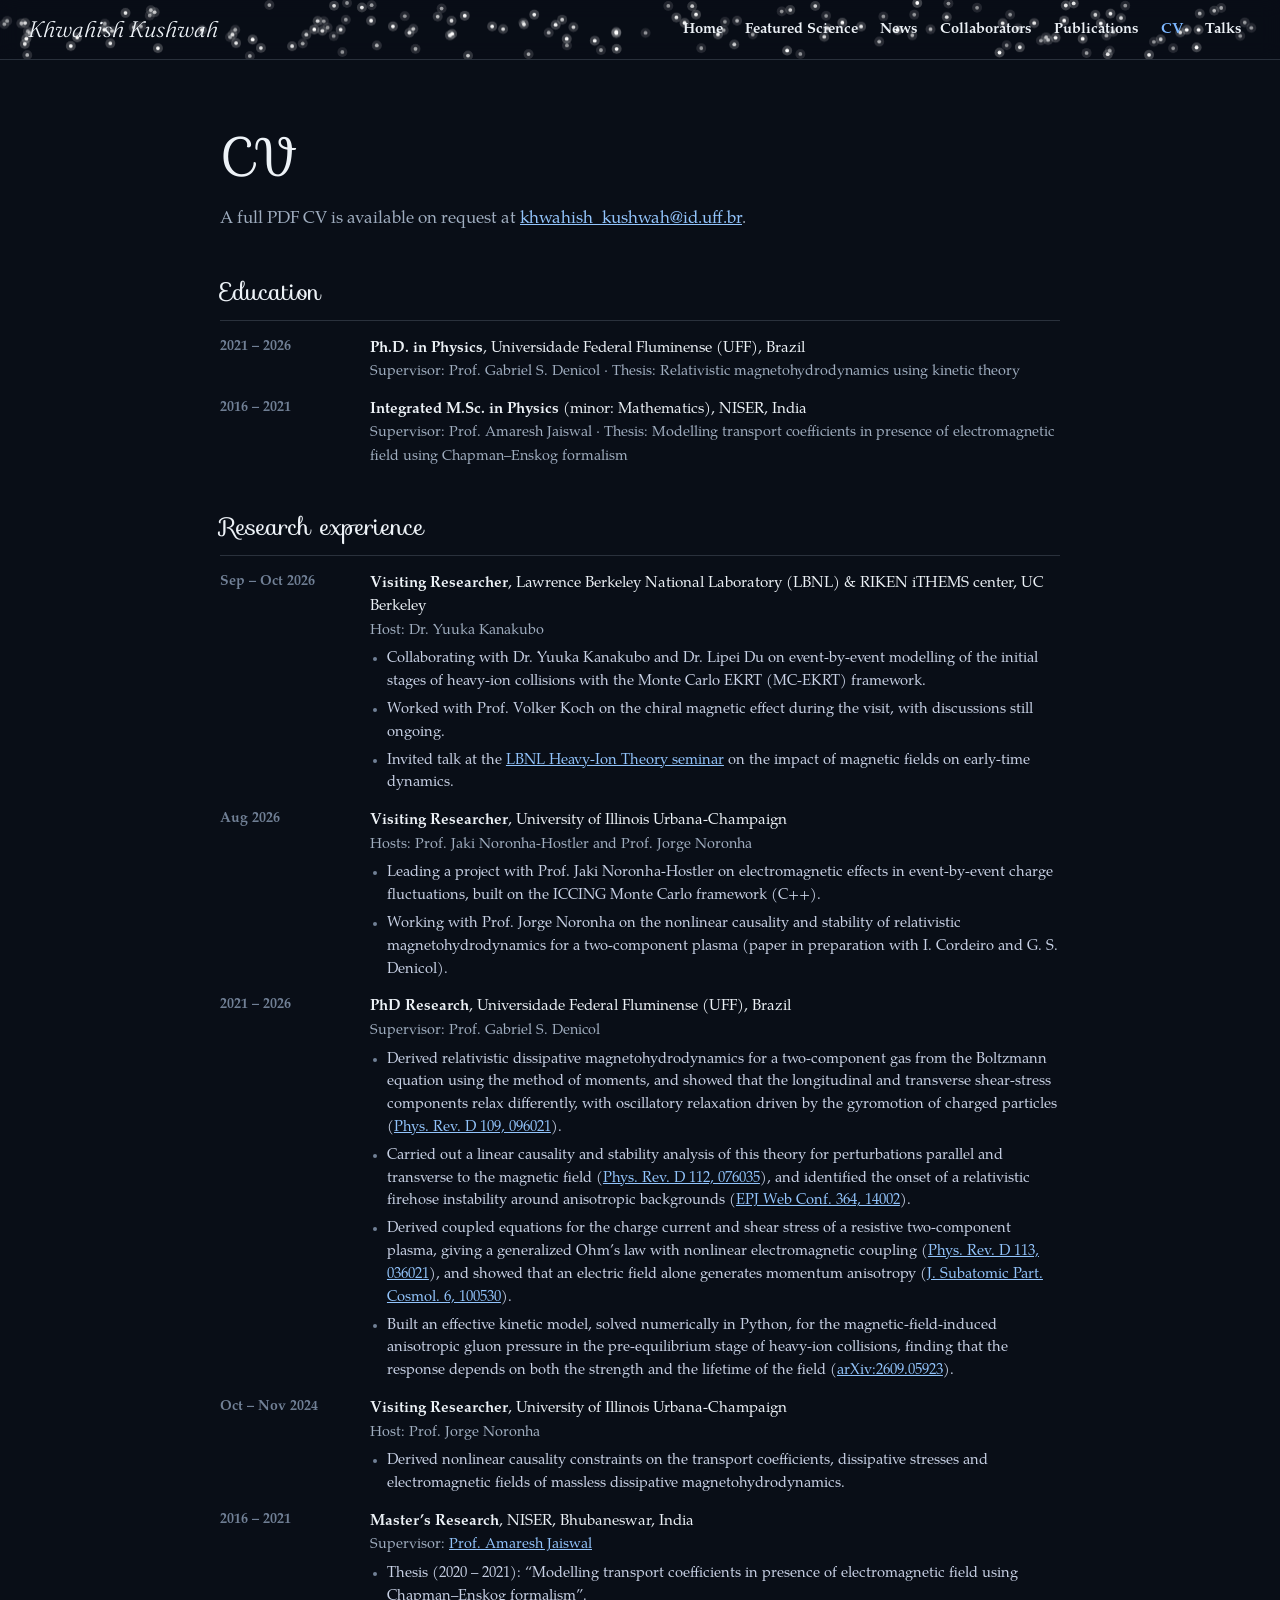
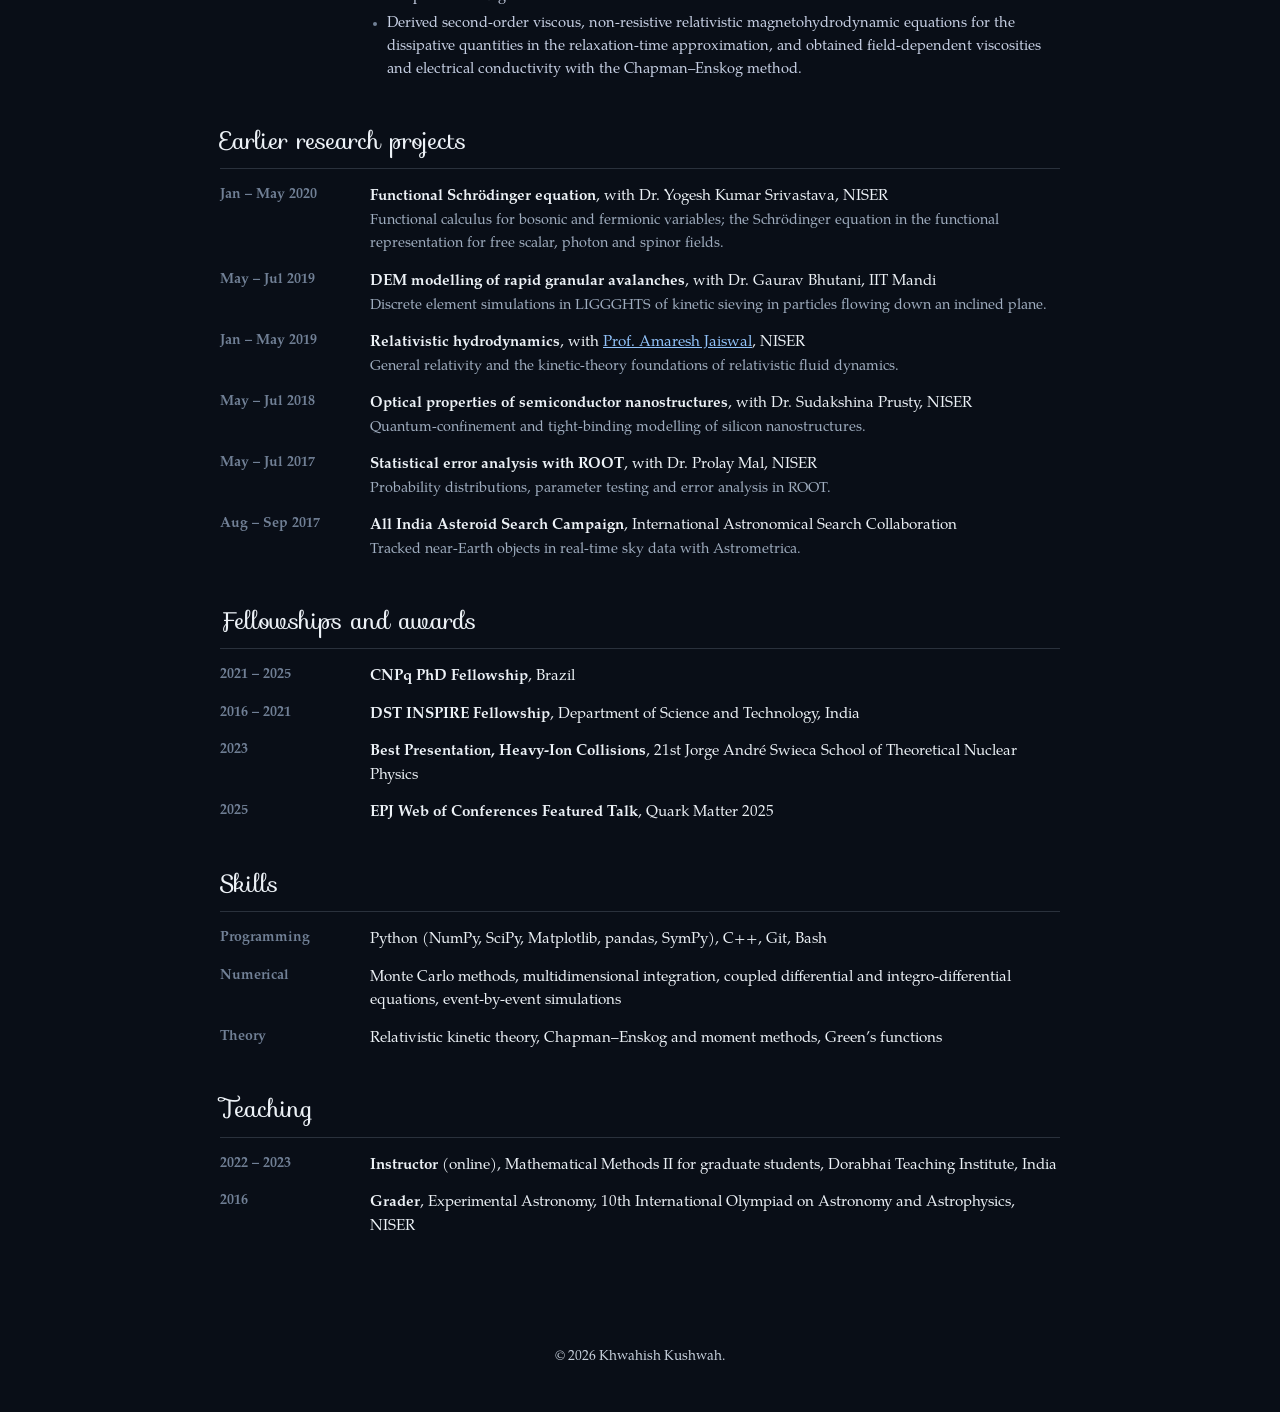
==== commit f0f3fc8b: "CV: full names for UIUC hosts; LBNL and RIKEN wording" ====
--- a/cv.html
+++ b/cv.html
@@ -43,8 +43,8 @@
 
       <h2 class="list-head">Research experience</h2>
       <div class="cv-rows">
-        <div class="cv-row"><span class="when">Sep – Oct 2026</span><div><strong>Visiting Researcher</strong>, Lawrence Berkeley National Laboratory &amp; RIKEN iTHEMS, Berkeley<br /><span class="muted">Host: Dr. Yuuka Kanakubo</span><ul class="cv-bullets"><li>Collaborating with Dr. Yuuka Kanakubo and Dr. Lipei Du on event-by-event modelling of the initial stages of heavy-ion collisions with the Monte Carlo EKRT (MC-EKRT) framework.</li><li>Worked with Prof. Volker Koch on the chiral magnetic effect during the visit, with discussions still ongoing.</li><li>Invited talk at the <a href="https://hit.lbl.gov/previous-seminars" target="_blank" rel="noopener">LBNL Heavy-Ion Theory seminar</a> on the impact of magnetic fields on early-time dynamics.</li></ul></div></div>
-        <div class="cv-row"><span class="when">Aug 2026</span><div><strong>Visiting Researcher</strong>, University of Illinois Urbana-Champaign<br /><span class="muted">Hosts: Prof. Jorge Noronha and Prof. Jaki Noronha-Hostler</span><ul class="cv-bullets"><li>Leading a project with Prof. Noronha-Hostler on electromagnetic effects in event-by-event charge fluctuations, built on the ICCING Monte Carlo framework (C++).</li><li>Working with Prof. Noronha on the nonlinear causality and stability of relativistic magnetohydrodynamics for a two-component plasma (paper in preparation with I. Cordeiro and G. S. Denicol).</li></ul></div></div>
+        <div class="cv-row"><span class="when">Sep – Oct 2026</span><div><strong>Visiting Researcher</strong>, Lawrence Berkeley National Laboratory (LBNL) &amp; RIKEN iTHEMS center, UC Berkeley<br /><span class="muted">Host: Dr. Yuuka Kanakubo</span><ul class="cv-bullets"><li>Collaborating with Dr. Yuuka Kanakubo and Dr. Lipei Du on event-by-event modelling of the initial stages of heavy-ion collisions with the Monte Carlo EKRT (MC-EKRT) framework.</li><li>Worked with Prof. Volker Koch on the chiral magnetic effect during the visit, with discussions still ongoing.</li><li>Invited talk at the <a href="https://hit.lbl.gov/previous-seminars" target="_blank" rel="noopener">LBNL Heavy-Ion Theory seminar</a> on the impact of magnetic fields on early-time dynamics.</li></ul></div></div>
+        <div class="cv-row"><span class="when">Aug 2026</span><div><strong>Visiting Researcher</strong>, University of Illinois Urbana-Champaign<br /><span class="muted">Hosts: Prof. Jaki Noronha-Hostler and Prof. Jorge Noronha</span><ul class="cv-bullets"><li>Leading a project with Prof. Jaki Noronha-Hostler on electromagnetic effects in event-by-event charge fluctuations, built on the ICCING Monte Carlo framework (C++).</li><li>Working with Prof. Jorge Noronha on the nonlinear causality and stability of relativistic magnetohydrodynamics for a two-component plasma (paper in preparation with I. Cordeiro and G. S. Denicol).</li></ul></div></div>
         <div class="cv-row"><span class="when">2021 – 2026</span><div><strong>PhD Research</strong>, Universidade Federal Fluminense (UFF), Brazil<br /><span class="muted">Supervisor: Prof. Gabriel S. Denicol</span><ul class="cv-bullets"><li>Derived relativistic dissipative magnetohydrodynamics for a two-component gas from the Boltzmann equation using the method of moments, and showed that the longitudinal and transverse shear-stress components relax differently, with oscillatory relaxation driven by the gyromotion of charged particles (<a href="https://doi.org/10.1103/PhysRevD.109.096021" target="_blank" rel="noopener">Phys. Rev. D 109, 096021</a>).</li><li>Carried out a linear causality and stability analysis of this theory for perturbations parallel and transverse to the magnetic field (<a href="https://doi.org/10.1103/nf7r-z6zk" target="_blank" rel="noopener">Phys. Rev. D 112, 076035</a>), and identified the onset of a relativistic firehose instability around anisotropic backgrounds (<a href="https://doi.org/10.1051/epjconf/202636414002" target="_blank" rel="noopener">EPJ Web Conf. 364, 14002</a>).</li><li>Derived coupled equations for the charge current and shear stress of a resistive two-component plasma, giving a generalized Ohm’s law with nonlinear electromagnetic coupling (<a href="https://doi.org/10.1103/tl97-r2kh" target="_blank" rel="noopener">Phys. Rev. D 113, 036021</a>), and showed that an electric field alone generates momentum anisotropy (<a href="https://doi.org/10.1016/j.jspc.2026.100530" target="_blank" rel="noopener">J. Subatomic Part. Cosmol. 6, 100530</a>).</li><li>Built an effective kinetic model, solved numerically in Python, for the magnetic-field-induced anisotropic gluon pressure in the pre-equilibrium stage of heavy-ion collisions, finding that the response depends on both the strength and the lifetime of the field (<a href="https://arxiv.org/abs/2609.05923" target="_blank" rel="noopener">arXiv:2609.05923</a>).</li></ul></div></div>
         <div class="cv-row"><span class="when">Oct – Nov 2024</span><div><strong>Visiting Researcher</strong>, University of Illinois Urbana-Champaign<br /><span class="muted">Host: Prof. Jorge Noronha</span><ul class="cv-bullets"><li>Derived nonlinear causality constraints on the transport coefficients, dissipative stresses and electromagnetic fields of massless dissipative magnetohydrodynamics.</li></ul></div></div>
         <div class="cv-row"><span class="when">2016 – 2021</span><div><strong>Master’s Research</strong>, NISER, Bhubaneswar, India<br /><span class="muted">Supervisor: <a href="https://www.niser.ac.in/profile/a.jaiswal" target="_blank" rel="noopener">Prof. Amaresh Jaiswal</a></span><ul class="cv-bullets"><li>Thesis (2020 – 2021): “Modelling transport coefficients in presence of electromagnetic field using Chapman–Enskog formalism”.</li><li>Derived second-order viscous, non-resistive relativistic magnetohydrodynamic equations for the dissipative quantities in the relaxation-time approximation, and obtained field-dependent viscosities and electrical conductivity with the Chapman–Enskog method.</li></ul></div></div>
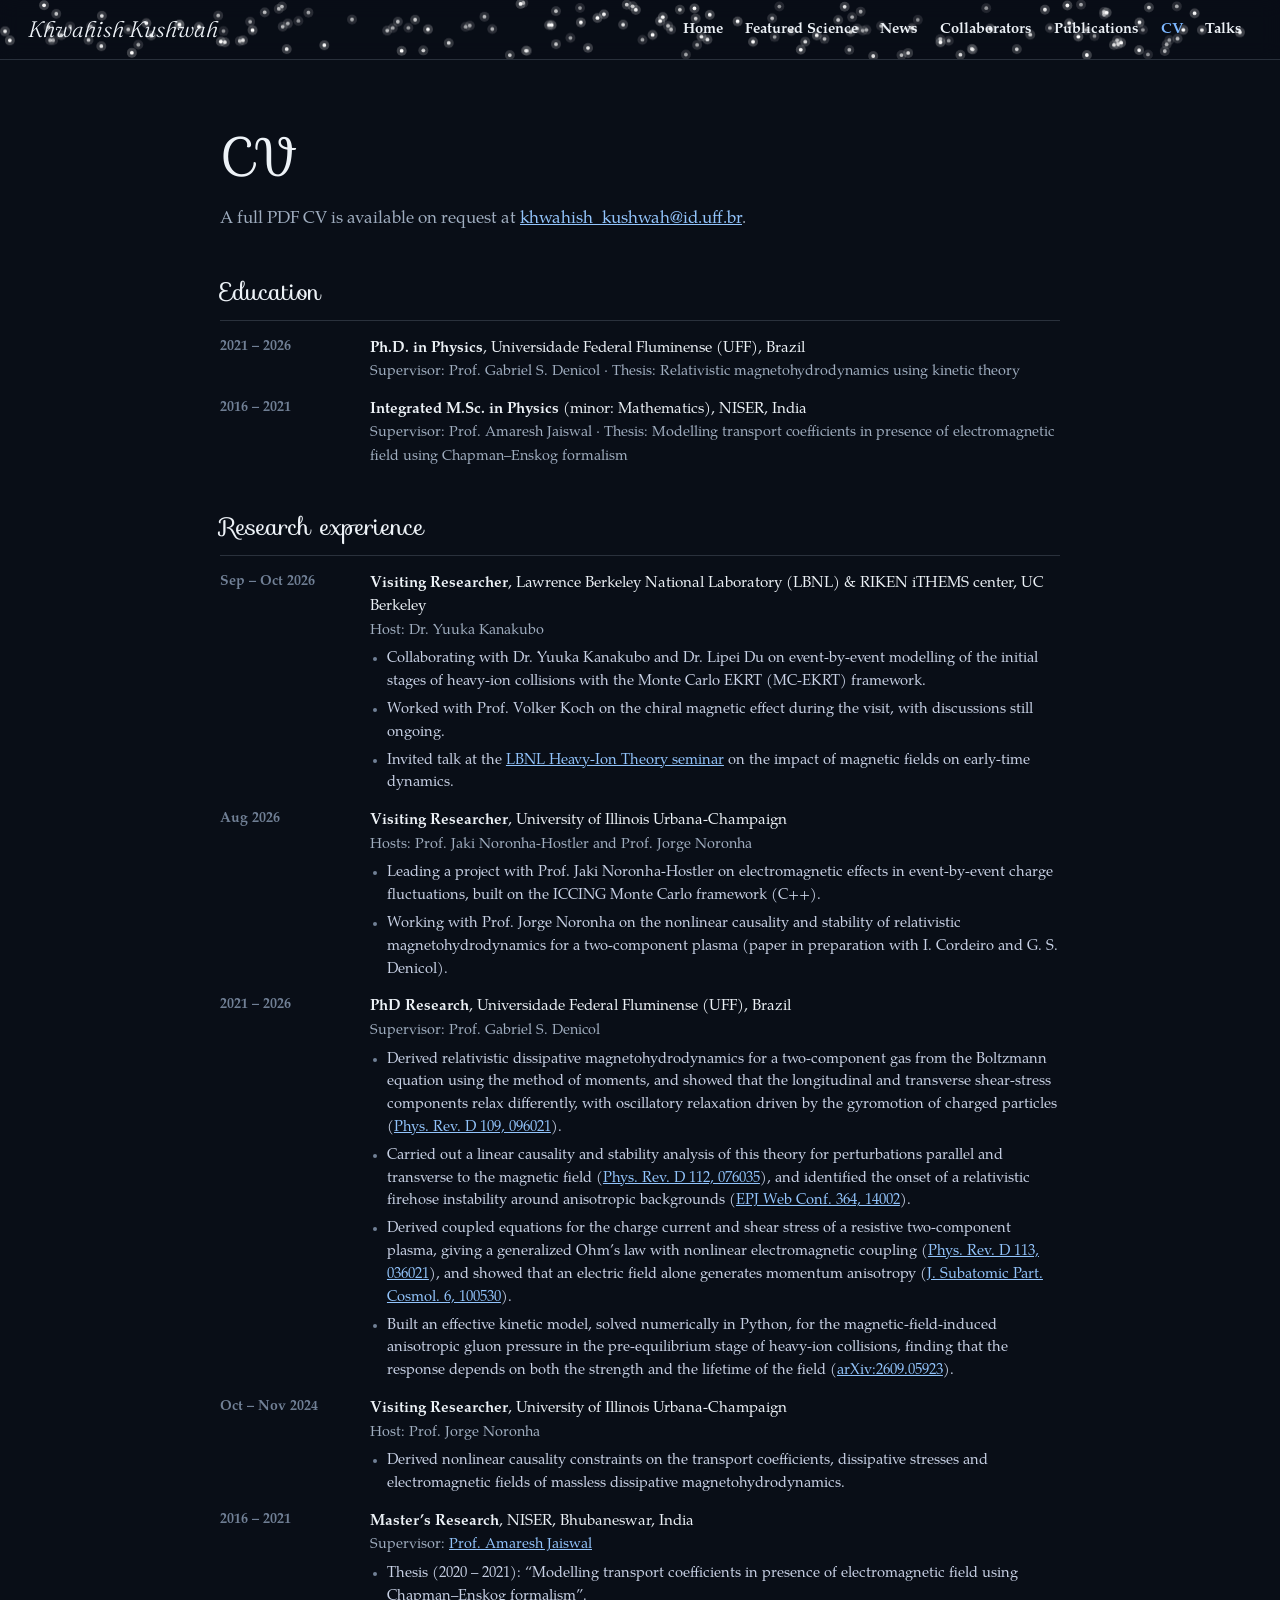
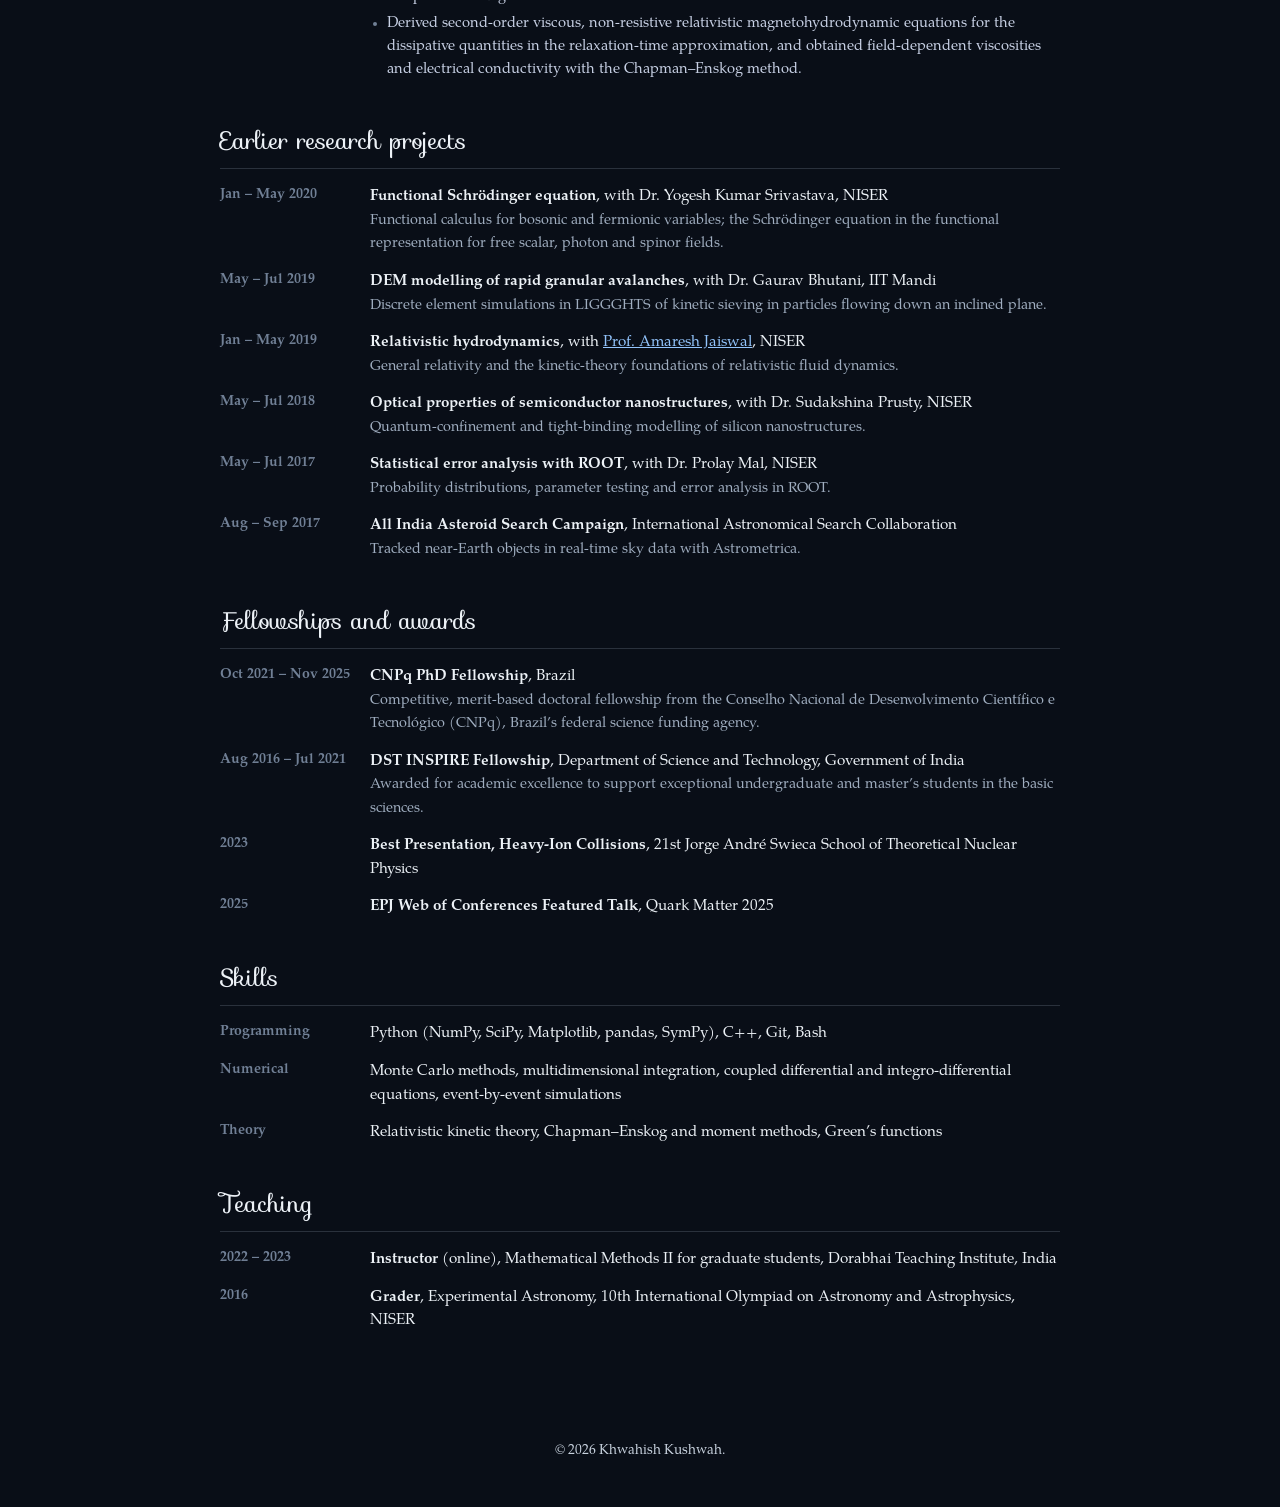
==== commit 31d7fdf6: "CV: fellowship details" ====
--- a/cv.html
+++ b/cv.html
@@ -62,8 +62,8 @@
 
       <h2 class="list-head">Fellowships and awards</h2>
       <div class="cv-rows">
-        <div class="cv-row"><span class="when">2021 – 2025</span><div><strong>CNPq PhD Fellowship</strong>, Brazil</div></div>
-        <div class="cv-row"><span class="when">2016 – 2021</span><div><strong>DST INSPIRE Fellowship</strong>, Department of Science and Technology, India</div></div>
+        <div class="cv-row"><span class="when">Oct 2021 – Nov 2025</span><div><strong>CNPq PhD Fellowship</strong>, Brazil<br /><span class="muted">Competitive, merit-based doctoral fellowship from the Conselho Nacional de Desenvolvimento Científico e Tecnológico (CNPq), Brazil’s federal science funding agency.</span></div></div>
+        <div class="cv-row"><span class="when">Aug 2016 – Jul 2021</span><div><strong>DST INSPIRE Fellowship</strong>, Department of Science and Technology, Government of India<br /><span class="muted">Awarded for academic excellence to support exceptional undergraduate and master’s students in the basic sciences.</span></div></div>
         <div class="cv-row"><span class="when">2023</span><div><strong>Best Presentation, Heavy-Ion Collisions</strong>, 21st Jorge André Swieca School of Theoretical Nuclear Physics</div></div>
         <div class="cv-row"><span class="when">2025</span><div><strong>EPJ Web of Conferences Featured Talk</strong>, Quark Matter 2025</div></div>
       </div>
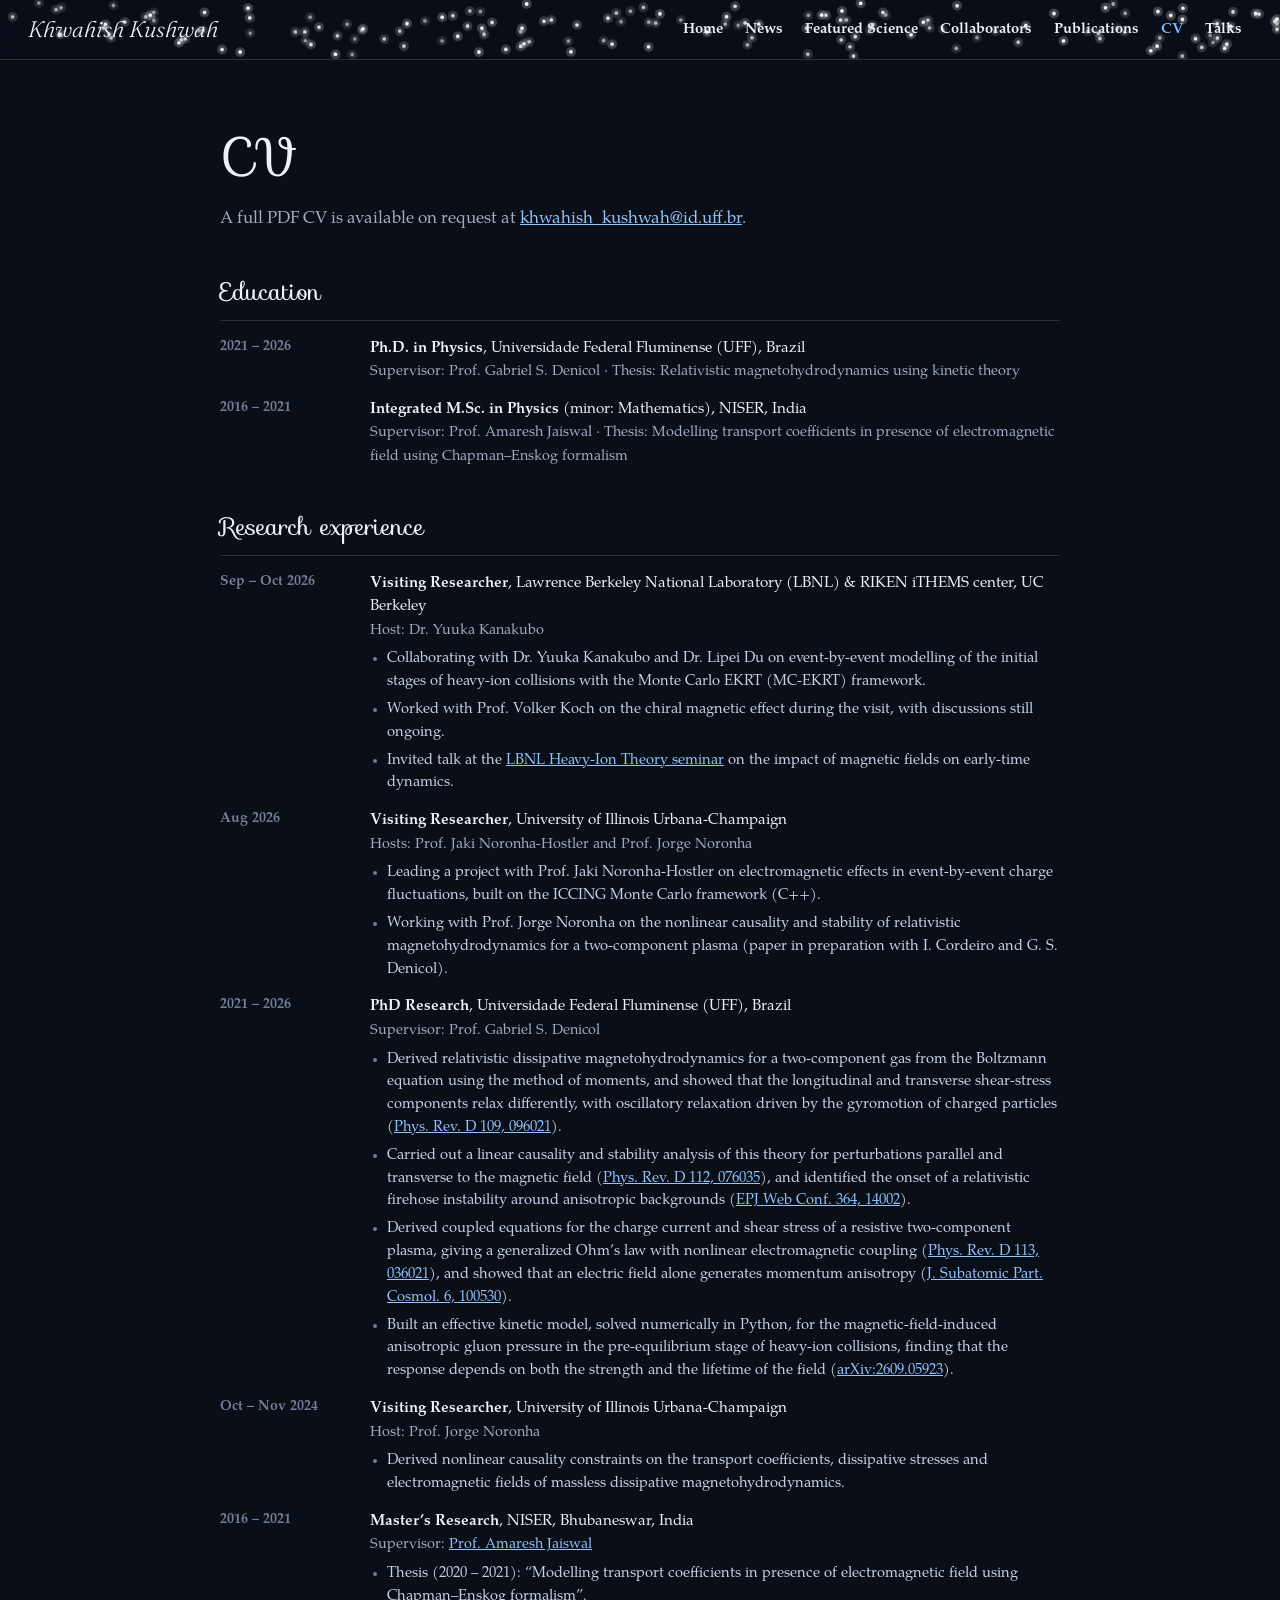
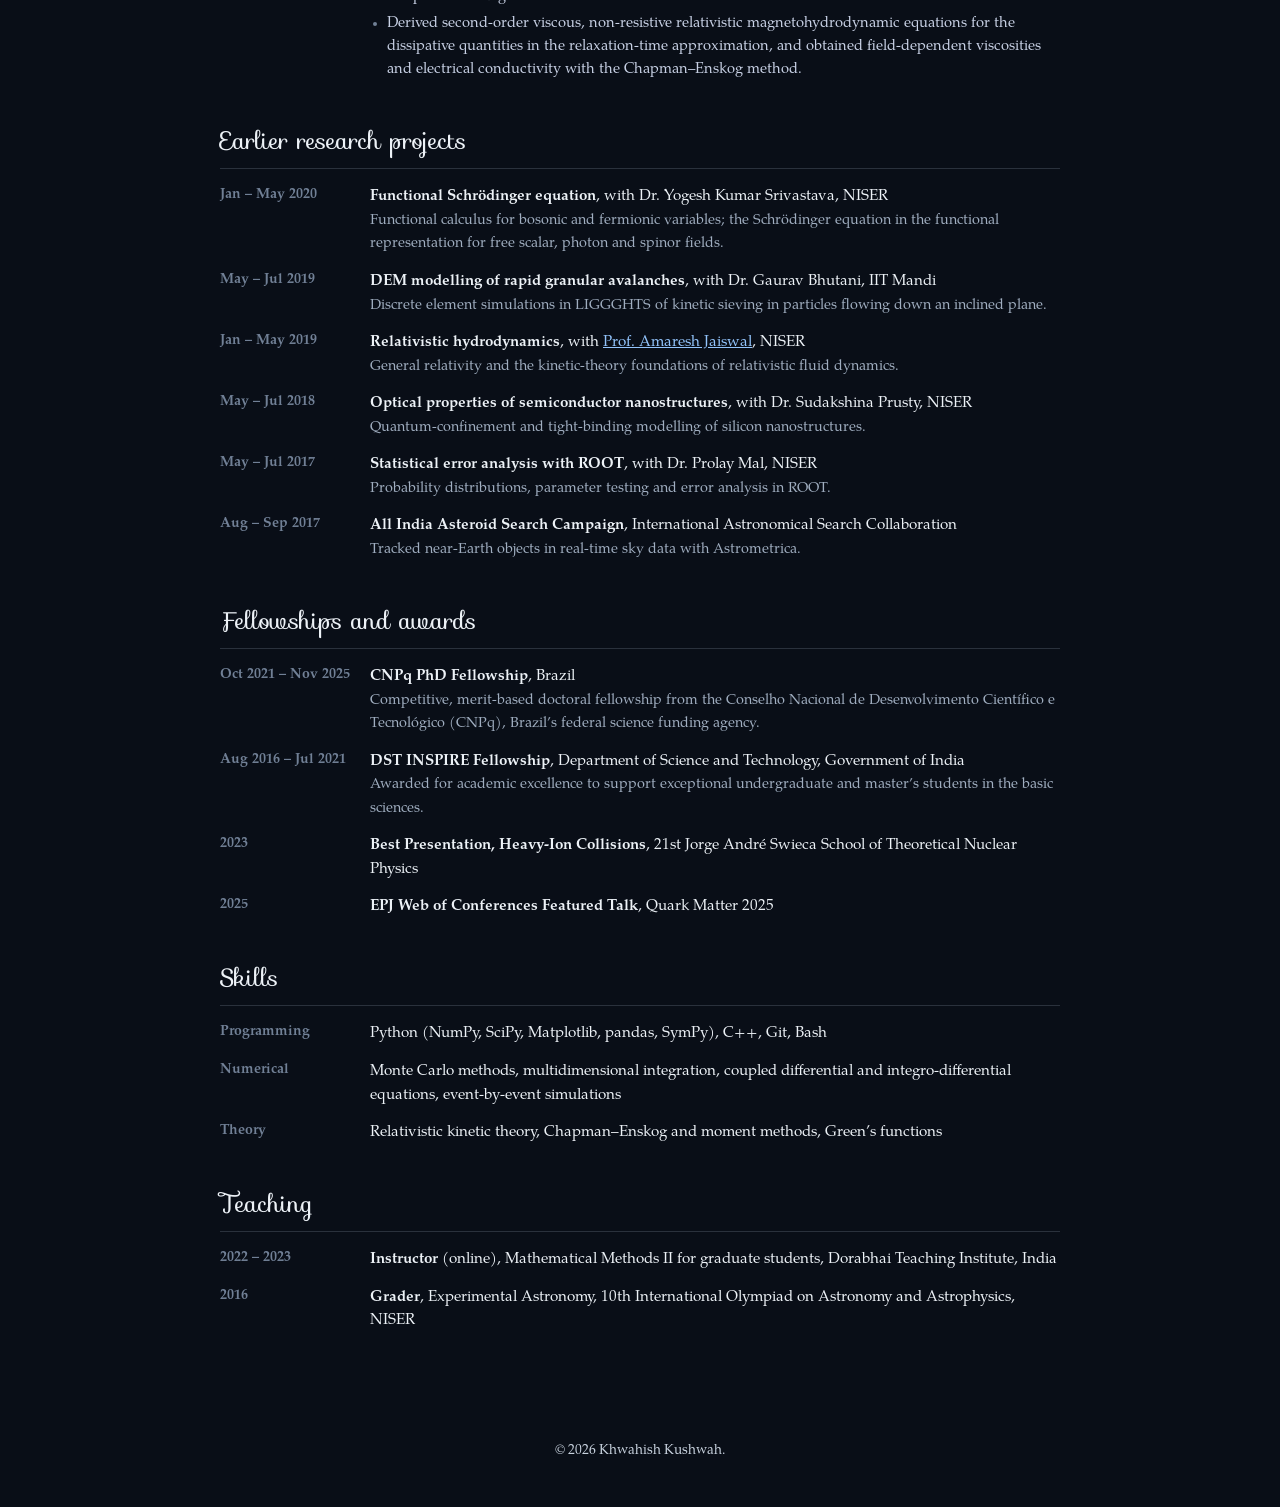
==== commit e08ff80d: "Menu order: News before Featured Science" ====
--- a/cv.html
+++ b/cv.html
@@ -20,8 +20,8 @@
     <nav>
       <ul class="nav-links">
         <li><a href="index.html">Home</a></li>
+        <li><a href="index.html#news">News</a></li>
         <li><a href="index.html#featured">Featured Science</a></li>
-        <li><a href="index.html#news">News</a></li>
         <li><a href="index.html#collabs">Collaborators</a></li>
         <li><a href="publications.html">Publications</a></li>
         <li><a href="cv.html" class="active">CV</a></li>
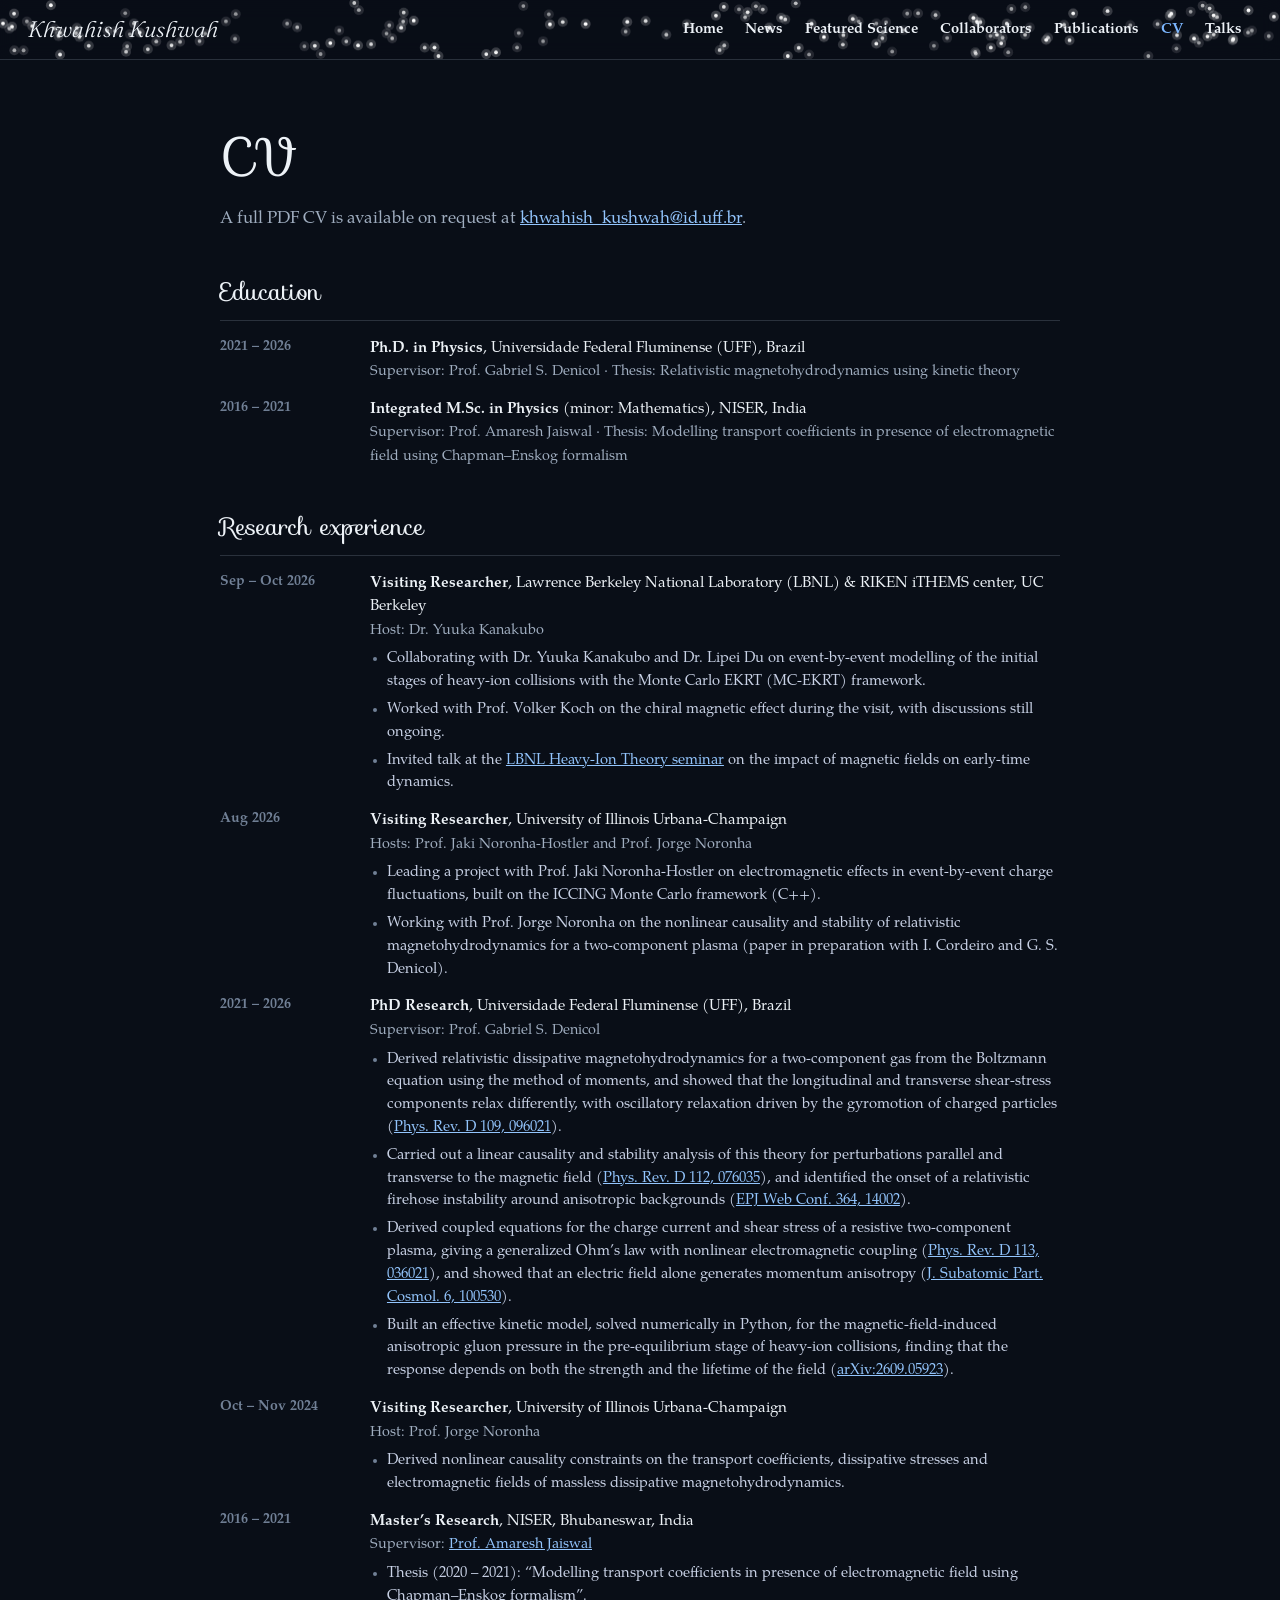
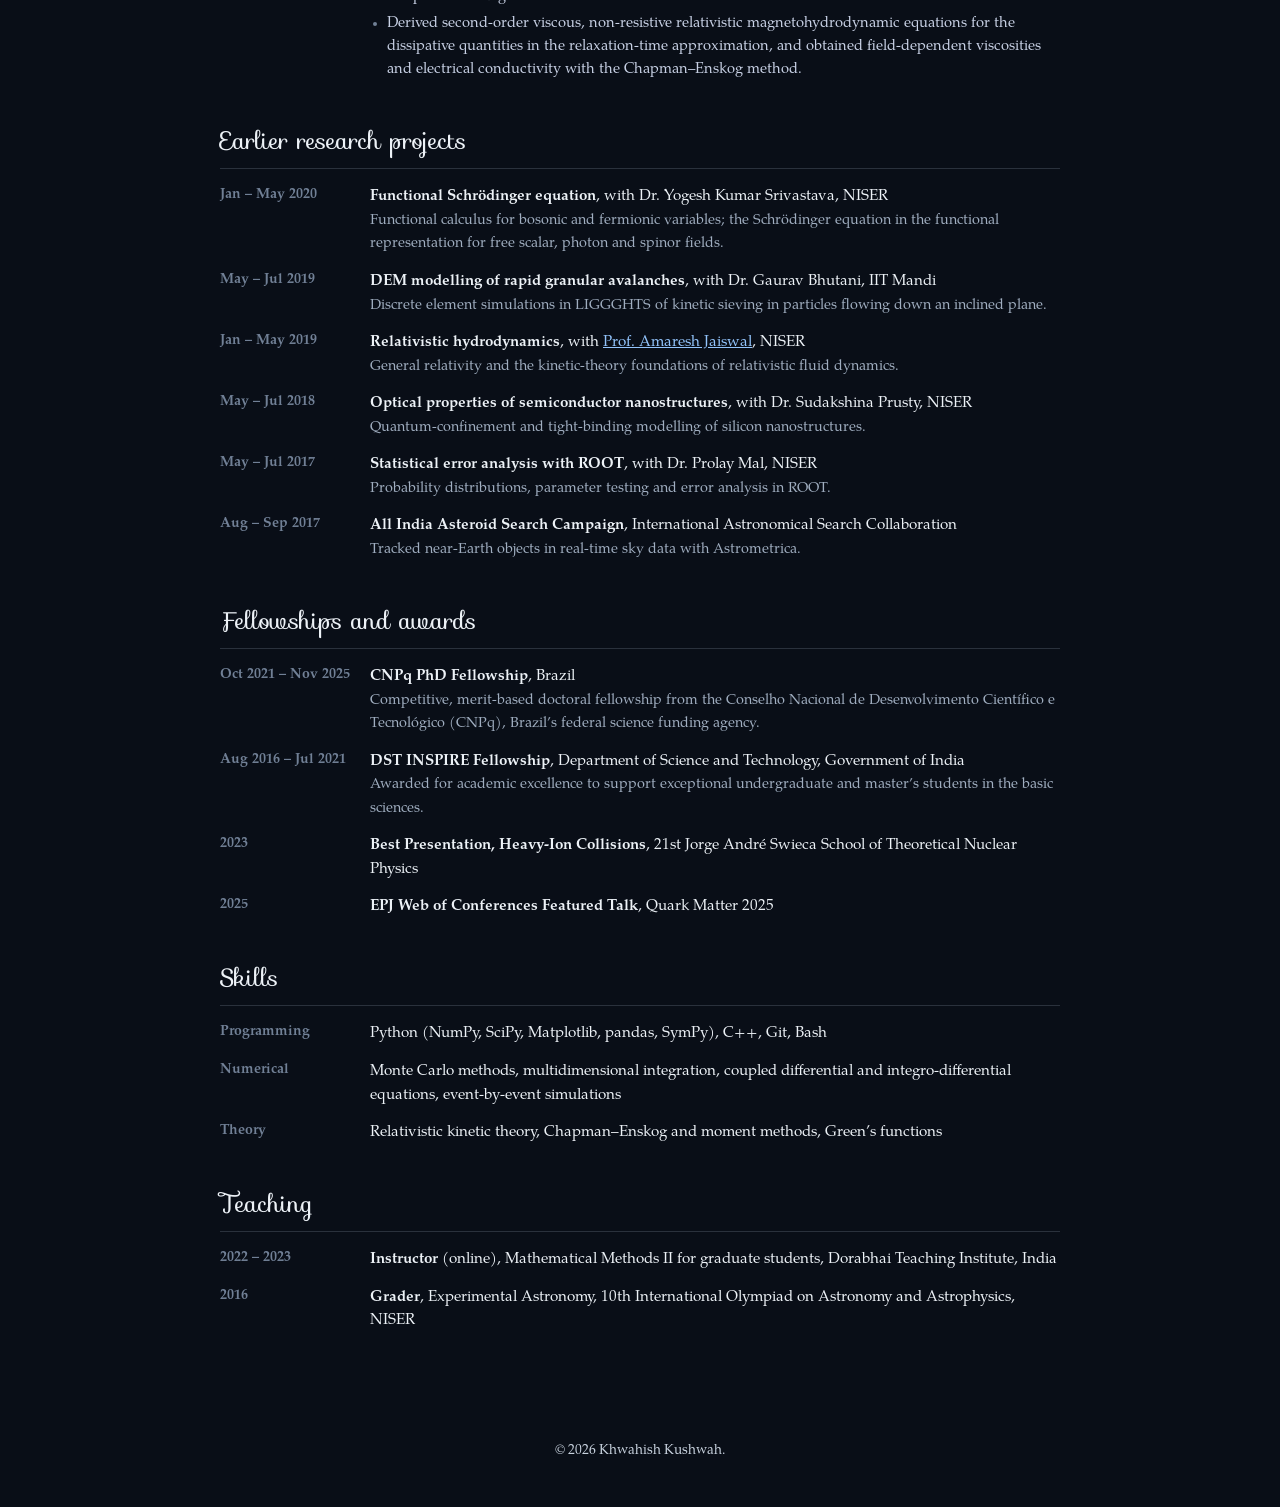
==== commit 0b5d2606: "Hero: PhD (2026), UFF" ====
--- a/cv.html
+++ b/cv.html
@@ -10,7 +10,7 @@
   <link rel="preconnect" href="https://fonts.gstatic.com" crossorigin />
   <link href="https://fonts.googleapis.com/css2?family=Fraunces:ital,opsz,wght@1,9..144,300&family=Sofia&display=swap" rel="stylesheet" />
   <link rel="preload" href="assets/fonts/texgyrepagella-regular.woff2" as="font" type="font/woff2" crossorigin />
-  <link rel="stylesheet" href="style.css?v=20" />
+  <link rel="stylesheet" href="style.css?v=21" />
 </head>
 <body>
 
@@ -87,6 +87,6 @@
     <p>© 2026 Khwahish Kushwah.</p>
   </footer>
 
-  <script src="main.js?v=20"></script>
+  <script src="main.js?v=21"></script>
 </body>
 </html>
--- a/style.css
+++ b/style.css
@@ -75,7 +75,7 @@
 .profile h1 { font-family: var(--font-name); font-style: italic; font-weight: 300; font-size: clamp(1.7rem, 2.6vw, 2.2rem); letter-spacing: 0; line-height: 1.12; text-wrap: balance; }
 .role { font-size: 1.2rem; margin-top: 10px; }
 .tagline { margin-top: 4px; font-style: italic; color: #d6dcf0; text-wrap: balance; }
-.inst { margin-top: 8px; }
+.inst { margin-top: 8px; text-wrap: balance; }
 .inst a { color: var(--text); }
 .socials { display: flex; flex-wrap: wrap; gap: 12px; margin-top: 18px; }
 .socials a {
